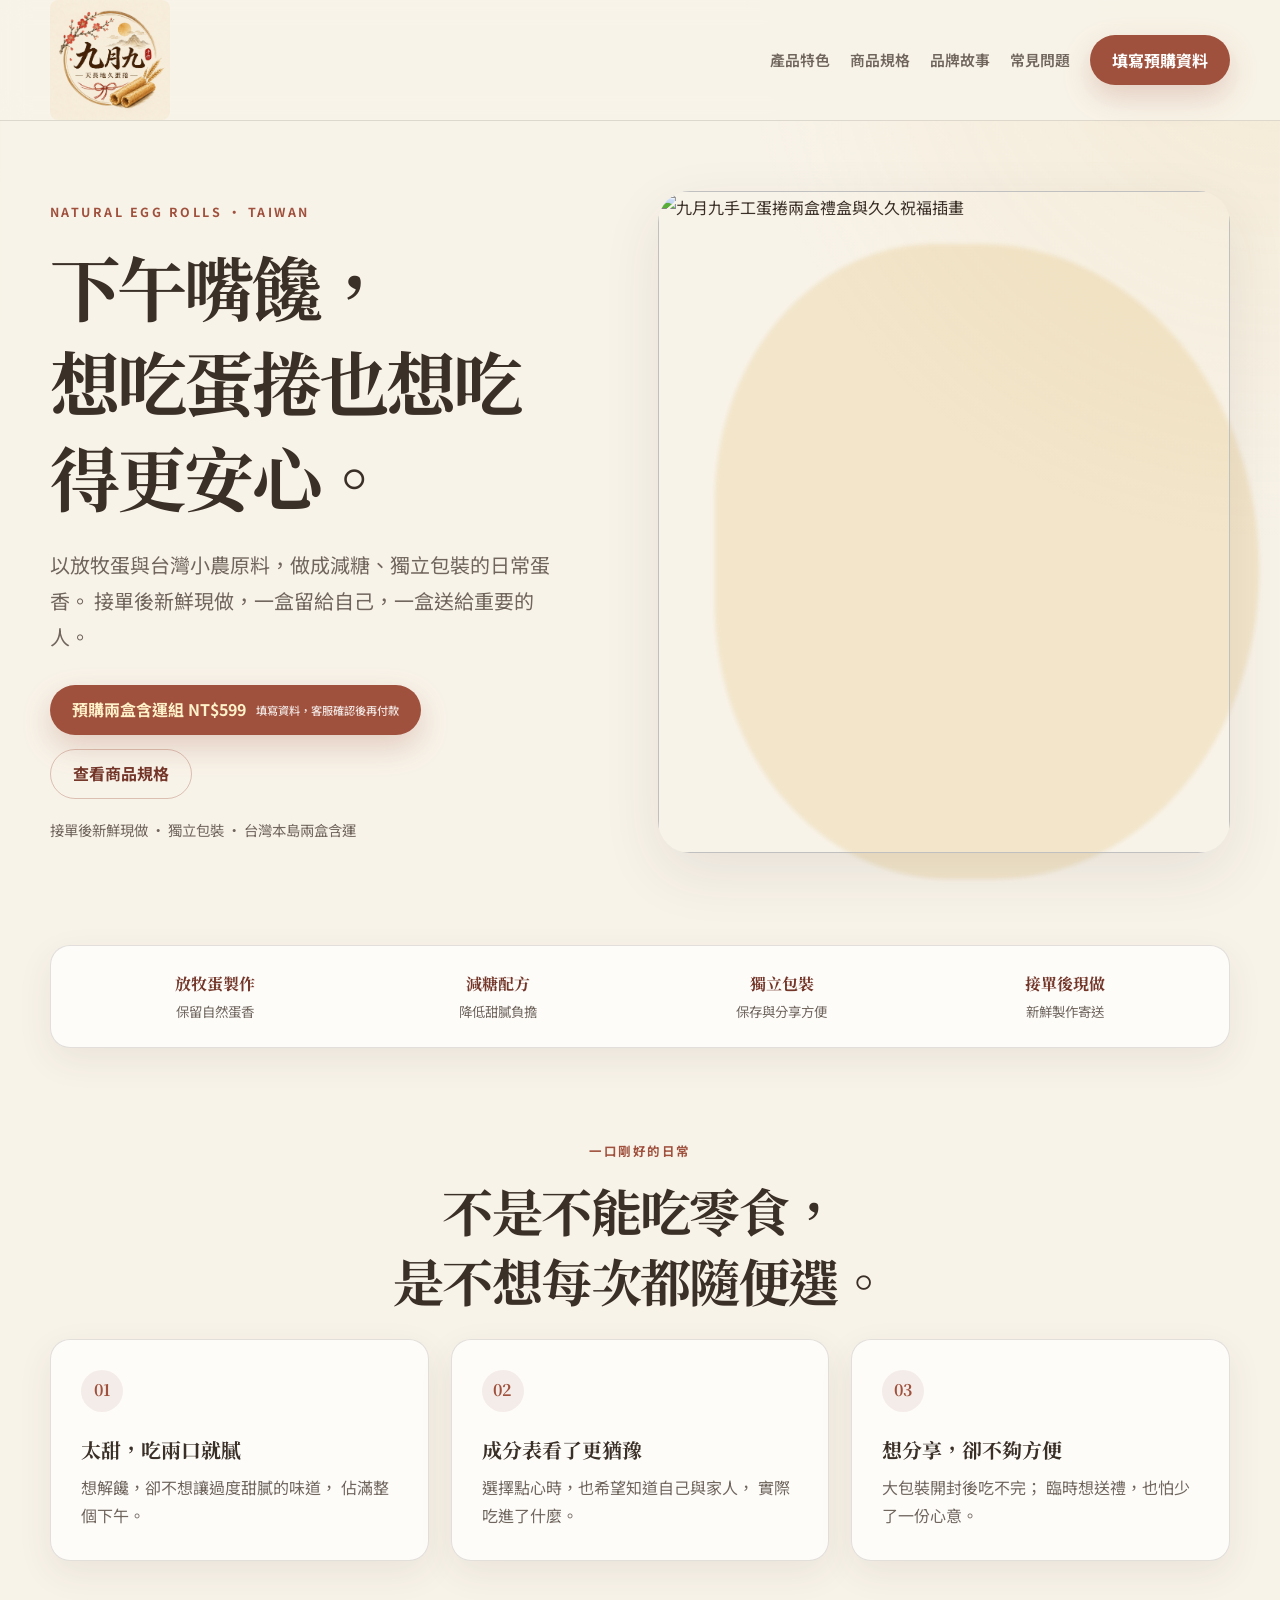
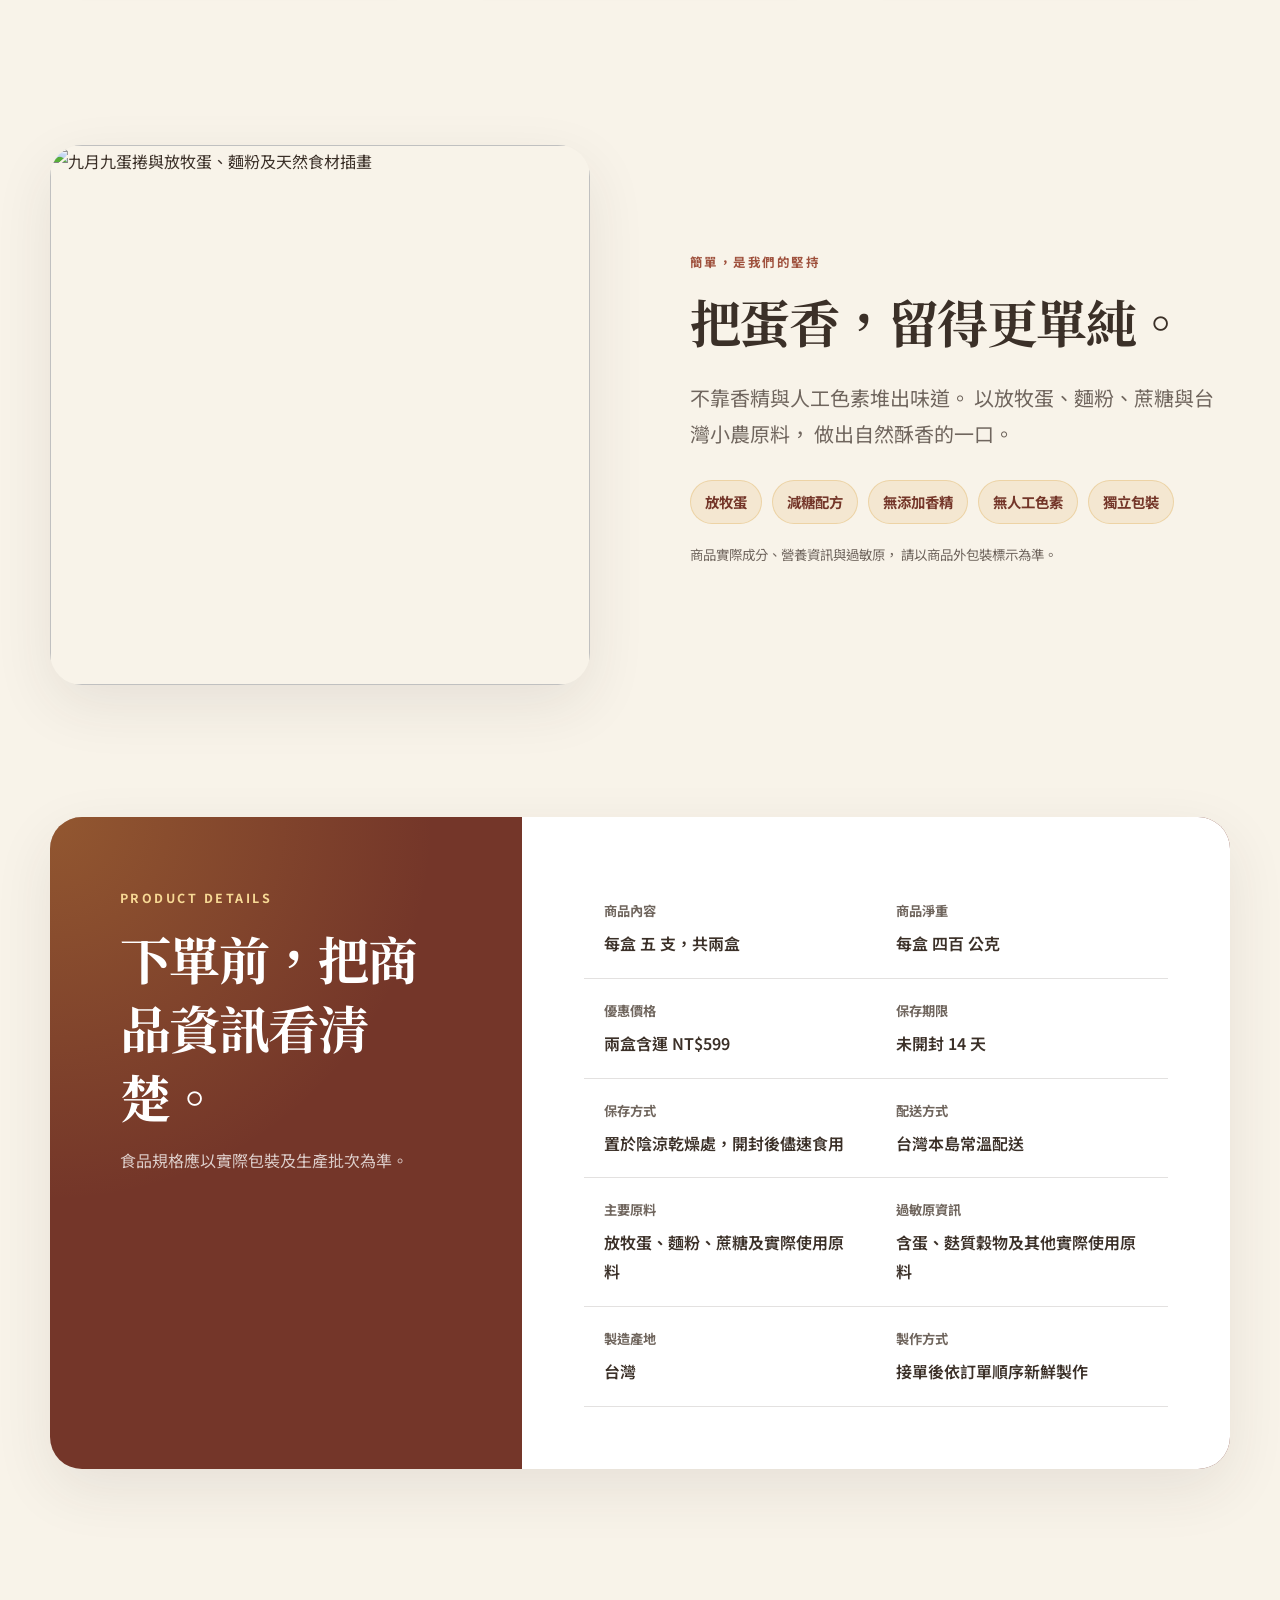
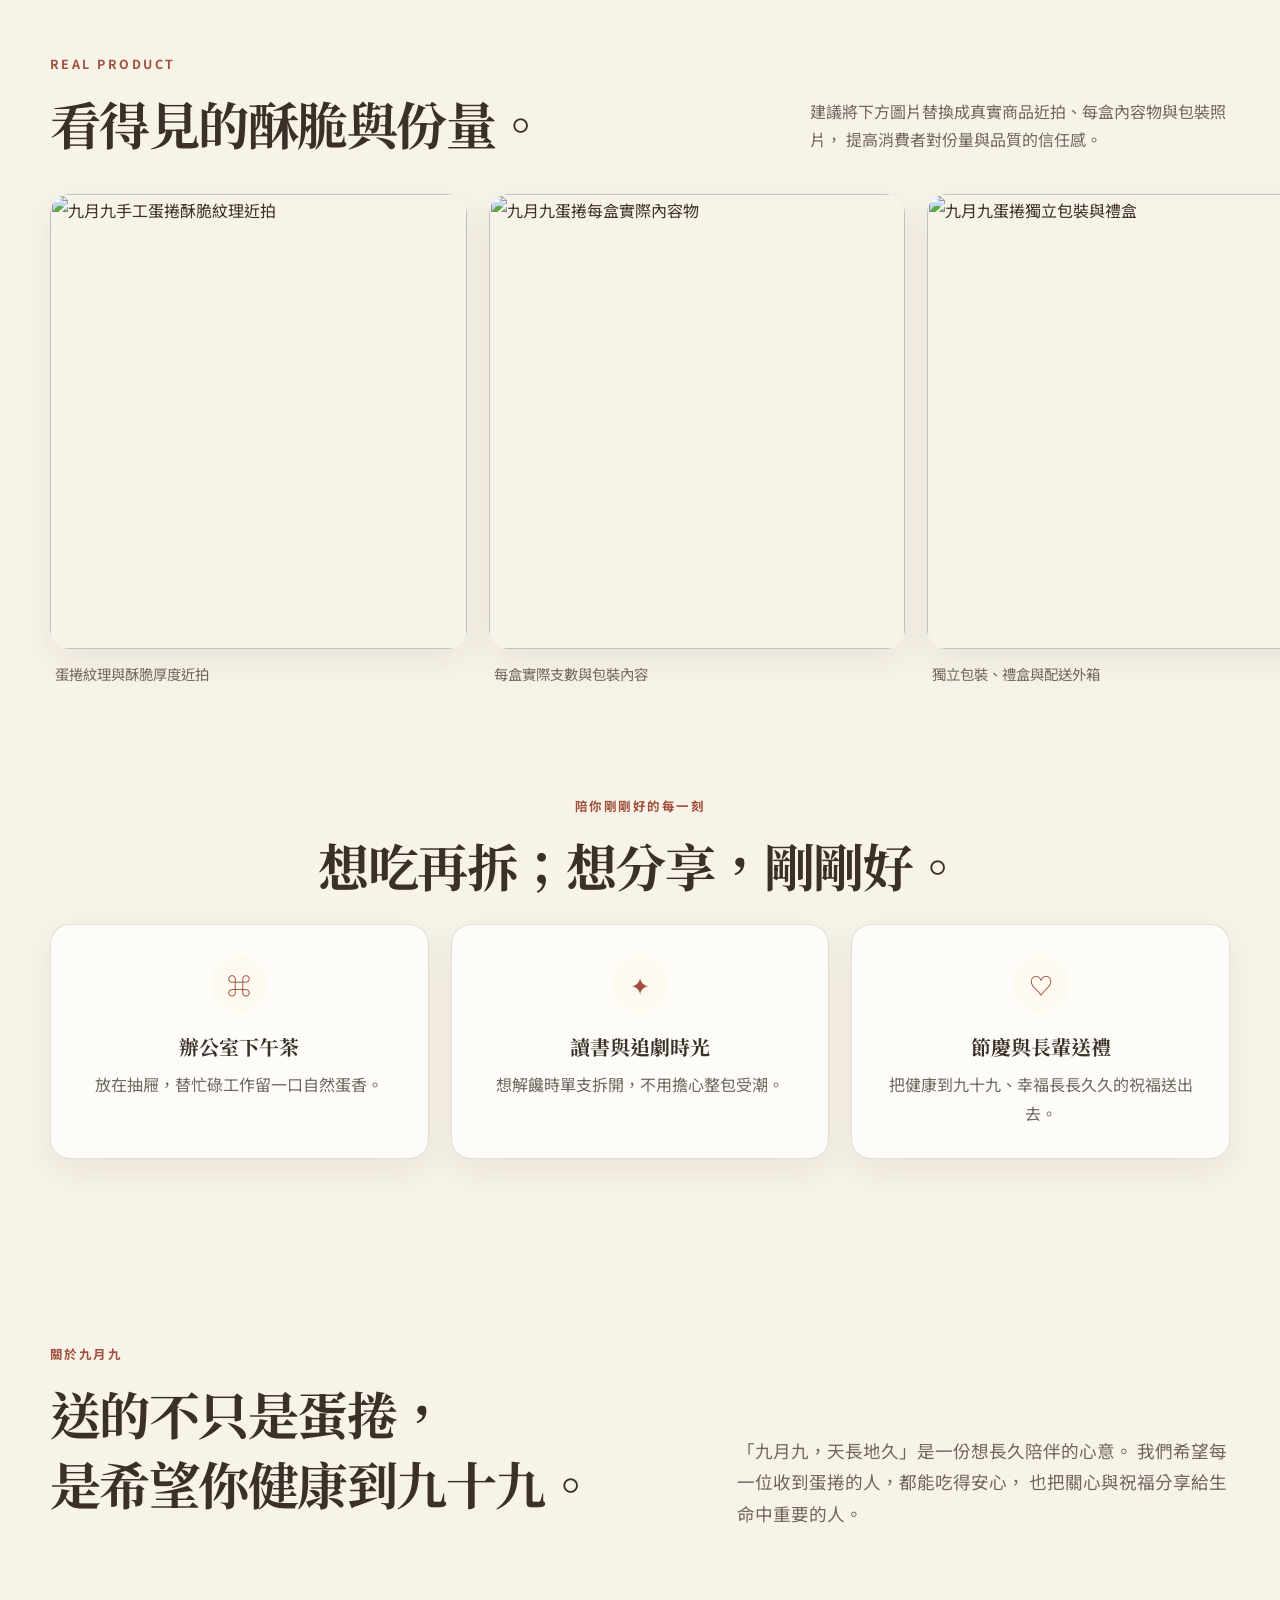
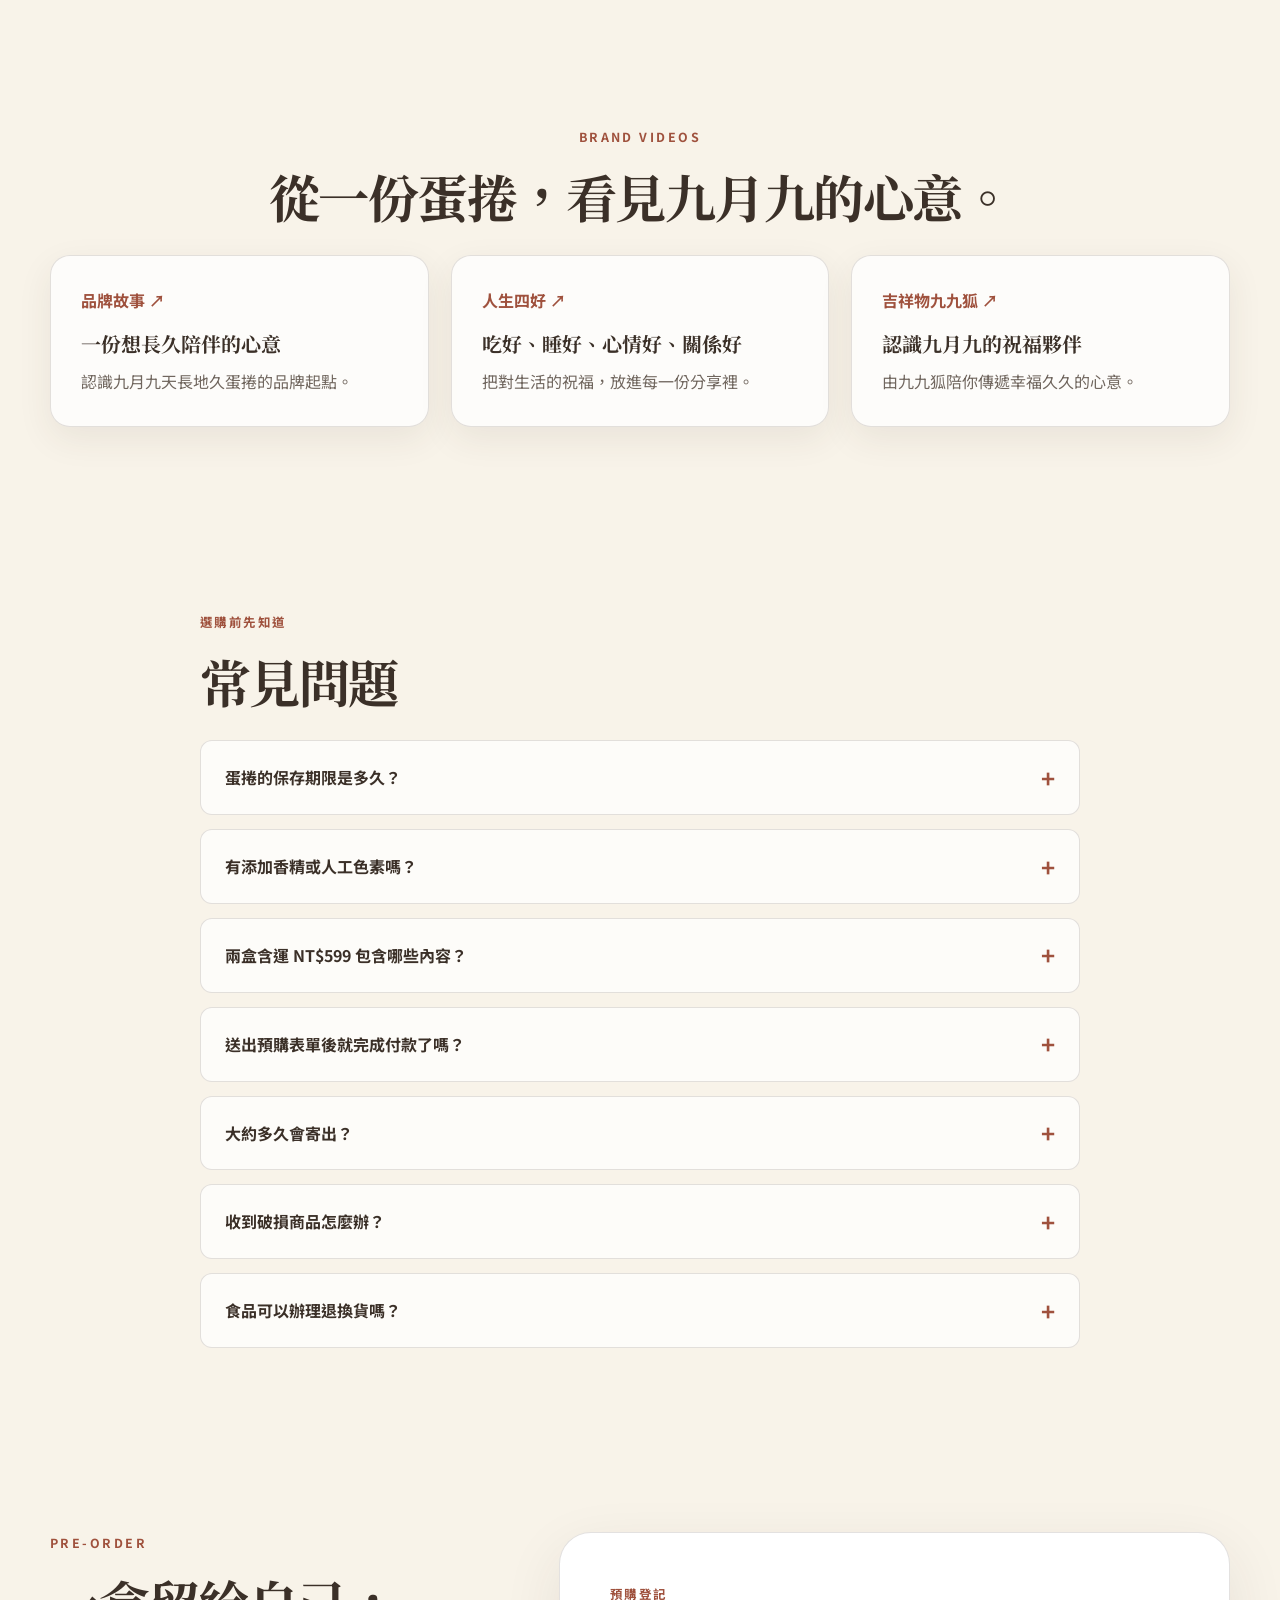
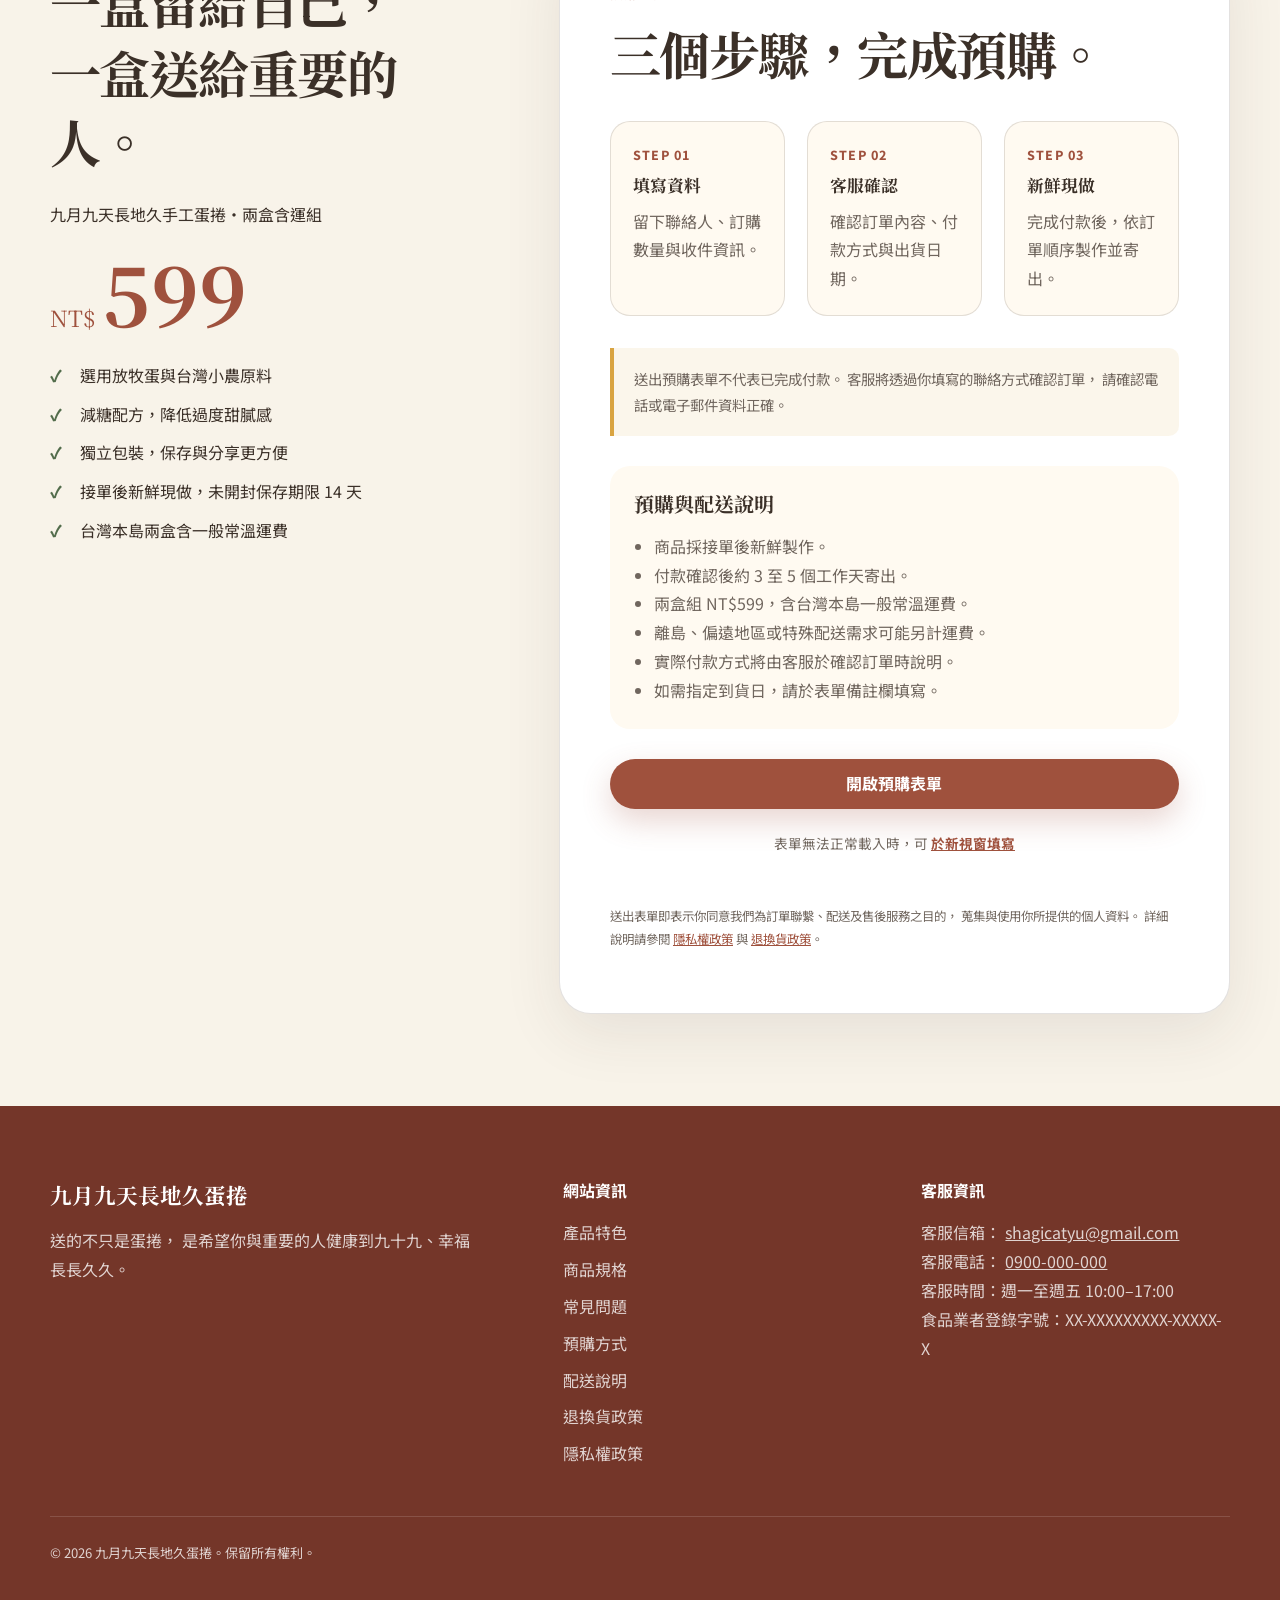
==== index_2.html @ b1689ff9 "Add files via upload" ====
<html lang="zh-Hant-TW">
<head>
  <meta charset="utf-8">
  <meta
    name="viewport"
    content="width=device-width, initial-scale=1, viewport-fit=cover"
  >

  <title>九月九手工蛋捲｜放牧蛋減糖蛋捲・兩盒含運 NT$599</title>

  <meta
    name="description"
    content="九月九天長地久手工蛋捲，選用放牧蛋與台灣小農原料，減糖、獨立包裝，接單後新鮮現做。兩盒含運 NT$599，適合送長輩、節慶拜訪與日常分享。"
  >

  <meta name="robots" content="index, follow, max-image-preview:large">

  <link
    rel="canonical"
    href="https://hagicatyu-netizen.github.io/99egg-rolls/"
  >

  <link
    rel="icon"
    href="images/favicon.png"
    type="image/png"
  >

  <!-- Open Graph -->
  <meta property="og:type" content="website">
  <meta property="og:site_name" content="九月九天長地久蛋捲">
  <meta property="og:locale" content="zh_TW">
  <meta
    property="og:title"
    content="九月九天長地久蛋捲｜健康到九十九"
  >
  <meta
    property="og:description"
    content="放牧蛋減糖手工蛋捲，兩盒含運 NT$599。一盒留給自己，一盒送給重要的人。"
  >
  <meta
    property="og:image"
    content="https://hagicatyu-netizen.github.io/99egg-rolls/images/og-egg-rolls.jpg"
  >
  <meta property="og:image:width" content="1200">
  <meta property="og:image:height" content="630">
  <meta
    property="og:image:alt"
    content="九月九天長地久蛋捲兩盒含運組"
  >
  <meta
    property="og:url"
    content="https://hagicatyu-netizen.github.io/99egg-rolls/"
  >

  <!-- X / Twitter -->
  <meta name="twitter:card" content="summary_large_image">
  <meta
    name="twitter:title"
    content="九月九天長地久蛋捲｜健康到九十九"
  >
  <meta
    name="twitter:description"
    content="放牧蛋減糖手工蛋捲，兩盒含運 NT$599。"
  >
  <meta
    name="twitter:image"
    content="https://hagicatyu-netizen.github.io/99egg-rolls/images/og-egg-rolls.jpg"
  >

  <!-- Fonts -->
  <link rel="preconnect" href="https://fonts.googleapis.com">
  <link
    rel="preconnect"
    href="https://fonts.gstatic.com"
    crossorigin
  >
  <link
    href="https://fonts.googleapis.com/css2?family=Noto+Sans+TC:wght@400;500;600;700&family=Noto+Serif+TC:wght@600;700;900&display=swap"
    rel="stylesheet"
  >

  <!-- GA4：請替換成實際 Measurement ID -->
  <script
    async
    src="https://www.googletagmanager.com/gtag/js?id=G-XXXXXXXXXX"
  ></script>

  <script>
    window.dataLayer = window.dataLayer || [];

    function gtag() {
      dataLayer.push(arguments);
    }

    gtag("js", new Date());
    gtag("config", "G-XXXXXXXXXX", {
      anonymize_ip: true
    });
  </script>

  <!-- Product structured data -->
  <script type="application/ld+json">
  {
    "@context": "https://schema.org",
    "@type": "Product",
    "@id": "https://hagicatyu-netizen.github.io/99egg-rolls/#product",
    "name": "九月九天長地久蛋捲兩盒含運組",
    "url": "https://hagicatyu-netizen.github.io/99egg-rolls/",
    "image": [
      "https://hagicatyu-netizen.github.io/99egg-rolls/images/hero-egg-rolls.jpg",
      "https://hagicatyu-netizen.github.io/99egg-rolls/images/product-closeup.jpg",
      "https://hagicatyu-netizen.github.io/99egg-rolls/images/product-package.jpg"
    ],
    "description": "選用放牧蛋與台灣小農原料製作的減糖手工蛋捲，採獨立包裝與接單後新鮮現做。",
    "sku": "99-EGGROLL-2BOX",
    "category": "手工蛋捲",
    "brand": {
      "@type": "Brand",
      "name": "九月九"
    },
    "offers": {
      "@type": "Offer",
      "url": "https://hagicatyu-netizen.github.io/99egg-rolls/#order",
      "priceCurrency": "TWD",
      "price": 599,
      "priceValidUntil": "2026-12-31",
      "availability": "https://schema.org/PreOrder",
      "itemCondition": "https://schema.org/NewCondition",
      "seller": {
        "@type": "Organization",
        "name": "九月九天長地久蛋捲"
      }
    }
  }
  </script>

  <!-- FAQ structured data -->
  <script type="application/ld+json">
  {
    "@context": "https://schema.org",
    "@type": "FAQPage",
    "mainEntity": [
      {
        "@type": "Question",
        "name": "蛋捲的保存期限是多久？",
        "acceptedAnswer": {
          "@type": "Answer",
          "text": "未開封保存期限為 14 天。我們採接單後新鮮現做，請依商品外包裝標示方式保存，並於期限內食用完畢。"
        }
      },
      {
        "@type": "Question",
        "name": "有添加香精或人工色素嗎？",
        "acceptedAnswer": {
          "@type": "Answer",
          "text": "依目前產品資訊，無添加香精與人工色素，實際成分請以商品外包裝標示為準。"
        }
      },
      {
        "@type": "Question",
        "name": "兩盒含運 NT$599 包含哪些內容？",
        "acceptedAnswer": {
          "@type": "Answer",
          "text": "方案包含九月九手工蛋捲兩盒及台灣本島一般常溫配送費用。實際每盒支數與重量請參考網站商品規格。"
        }
      },
      {
        "@type": "Question",
        "name": "收到破損商品怎麼辦？",
        "acceptedAnswer": {
          "@type": "Answer",
          "text": "如有明顯運送破損，請保留商品與外箱，並於收貨後 24 小時內拍照聯繫客服協助處理。"
        }
      }
    ]
  }
  </script>

  <style>
    :root {
      --color-bg: #f8f3e9;
      --color-bg-soft: #fffaf1;
      --color-surface: #ffffff;
      --color-text: #3b3028;
      --color-text-soft: #70665e;
      --color-primary: #9f513d;
      --color-primary-dark: #743629;
      --color-accent: #d9a441;
      --color-border: rgba(59, 48, 40, 0.14);
      --color-success: #526c4b;
      --shadow-soft: 0 20px 60px rgba(59, 48, 40, 0.09);
      --shadow-card: 0 12px 35px rgba(59, 48, 40, 0.08);
      --radius-large: 32px;
      --radius-medium: 20px;
      --radius-small: 12px;
      --container: 1180px;
      --font-serif: "Noto Serif TC", serif;
      --font-sans: "Noto Sans TC", sans-serif;
    }

    *,
    *::before,
    *::after {
      box-sizing: border-box;
    }

    html {
      scroll-behavior: smooth;
      scroll-padding-top: 90px;
    }

    body {
      margin: 0;
      color: var(--color-text);
      background:
        radial-gradient(
          circle at top right,
          rgba(217, 164, 65, 0.12),
          transparent 34rem
        ),
        var(--color-bg);
      font-family: var(--font-sans);
      font-size: 16px;
      line-height: 1.8;
      text-rendering: optimizeLegibility;
      -webkit-font-smoothing: antialiased;
    }

    img {
      display: block;
      max-width: 100%;
      height: auto;
    }

    iframe {
      display: block;
      width: 100%;
      border: 0;
    }

    a {
      color: inherit;
    }

    button,
    input,
    textarea,
    select {
      font: inherit;
    }

    button,
    summary,
    a {
      -webkit-tap-highlight-color: transparent;
    }

    a:focus-visible,
    button:focus-visible,
    summary:focus-visible {
      outline: 3px solid var(--color-accent);
      outline-offset: 4px;
    }

    .skip-link {
      position: fixed;
      top: 12px;
      left: -9999px;
      z-index: 9999;
      padding: 10px 18px;
      color: #fff;
      background: var(--color-primary-dark);
      border-radius: 8px;
      text-decoration: none;
    }

    .skip-link:focus {
      left: 12px;
    }

    .section {
      width: min(calc(100% - 40px), var(--container));
      margin-inline: auto;
      padding-block: 92px;
    }

    .eyebrow {
      margin: 0 0 14px;
      color: var(--color-primary);
      font-size: 0.78rem;
      font-weight: 700;
      letter-spacing: 0.2em;
      text-transform: uppercase;
    }

    h1,
    h2,
    h3 {
      margin-top: 0;
      font-family: var(--font-serif);
      line-height: 1.35;
    }

    h1 {
      margin-bottom: 24px;
      font-size: clamp(2.5rem, 5.5vw, 5rem);
      letter-spacing: -0.04em;
    }

    h2 {
      margin-bottom: 24px;
      font-size: clamp(2rem, 4vw, 3.5rem);
      letter-spacing: -0.03em;
    }

    h3 {
      margin-bottom: 10px;
      font-size: 1.25rem;
    }

    p {
      margin-top: 0;
    }

    .lead {
      color: var(--color-text-soft);
      font-size: clamp(1.05rem, 2vw, 1.25rem);
    }

    .fineprint {
      color: var(--color-text-soft);
      font-size: 0.84rem;
    }

    .button,
    .button-nav,
    .button-sticky,
    .secondary-button,
    .load-form-button {
      display: inline-flex;
      align-items: center;
      justify-content: center;
      gap: 10px;
      min-height: 50px;
      padding: 13px 22px;
      border: 0;
      border-radius: 999px;
      font-weight: 700;
      line-height: 1.3;
      text-decoration: none;
      cursor: pointer;
      transition:
        transform 0.2s ease,
        box-shadow 0.2s ease,
        background-color 0.2s ease;
    }

    .button,
    .button-nav,
    .button-sticky,
    .load-form-button {
      color: #fff;
      background: var(--color-primary);
      box-shadow: 0 12px 30px rgba(159, 81, 61, 0.24);
    }

    .button:hover,
    .button-nav:hover,
    .button-sticky:hover,
    .load-form-button:hover {
      background: var(--color-primary-dark);
      transform: translateY(-2px);
    }

    .button span,
    .button-sticky span {
      color: #fff1c9;
    }

    .button small {
      display: block;
      font-size: 0.7rem;
      font-weight: 500;
      opacity: 0.84;
    }

    .secondary-button {
      color: var(--color-primary-dark);
      background: transparent;
      border: 1px solid rgba(159, 81, 61, 0.32);
    }

    .secondary-button:hover {
      background: rgba(159, 81, 61, 0.06);
      transform: translateY(-2px);
    }

    /* Header */
    .site-header {
      position: sticky;
      top: 0;
      z-index: 1000;
      background: rgba(248, 243, 233, 0.92);
      border-bottom: 1px solid var(--color-border);
      backdrop-filter: blur(14px);
    }

    .nav {
      display: flex;
      align-items: center;
      justify-content: space-between;
      width: min(calc(100% - 40px), var(--container));
      min-height: 76px;
      margin-inline: auto;
      gap: 24px;
    }

    .brand {
      display: inline-flex;
      align-items: center;
      flex-shrink: 0;
      text-decoration: none;
    }

    .brand img {
      width: 120px;
      height: auto;
      border-radius: 8px;
    }

    .desktop-nav {
      display: flex;
      align-items: center;
      gap: 20px;
    }

    .desktop-nav a:not(.button-nav) {
      color: var(--color-text-soft);
      font-size: 0.93rem;
      font-weight: 600;
      text-decoration: none;
    }

    .desktop-nav a:not(.button-nav):hover {
      color: var(--color-primary);
    }

    .mobile-nav-button {
      display: none;
    }

    /* Hero */
    .hero {
      display: grid;
      grid-template-columns: minmax(0, 0.95fr) minmax(0, 1.05fr);
      align-items: center;
      min-height: calc(100svh - 76px);
      gap: clamp(40px, 7vw, 90px);
      padding-top: 70px;
    }

    .hero-copy {
      position: relative;
      z-index: 1;
    }

    .hero .lead {
      max-width: 640px;
      margin-bottom: 30px;
    }

    .hero-actions {
      display: flex;
      flex-wrap: wrap;
      align-items: center;
      gap: 14px;
    }

    .subnote {
      margin: 18px 0 0;
      color: var(--color-text-soft);
      font-size: 0.9rem;
    }

    .hero-art {
      position: relative;
    }

    .hero-art::before {
      content: "";
      position: absolute;
      inset: 8% -5% -4% 10%;
      z-index: -1;
      background: rgba(217, 164, 65, 0.18);
      border-radius: 44% 56% 53% 47%;
      filter: blur(2px);
    }

    .hero-art img {
      width: 100%;
      aspect-ratio: 5 / 4;
      object-fit: cover;
      border-radius: var(--radius-large);
      box-shadow: var(--shadow-soft);
    }

    /* Trust strip */
    .trust-strip {
      width: min(calc(100% - 40px), var(--container));
      margin: 0 auto;
      padding: 24px 30px;
      background: rgba(255, 255, 255, 0.72);
      border: 1px solid var(--color-border);
      border-radius: var(--radius-medium);
      box-shadow: var(--shadow-card);
    }

    .trust-list {
      display: grid;
      grid-template-columns: repeat(4, 1fr);
      margin: 0;
      padding: 0;
      list-style: none;
      gap: 16px;
    }

    .trust-list li {
      text-align: center;
    }

    .trust-list strong {
      display: block;
      color: var(--color-primary-dark);
      font-family: var(--font-serif);
      font-size: 1rem;
    }

    .trust-list span {
      color: var(--color-text-soft);
      font-size: 0.84rem;
    }

    /* Pain */
    .pain {
      text-align: center;
    }

    .pain h2 {
      max-width: 760px;
      margin-inline: auto;
    }

    .pain-grid,
    .moment-grid,
    .gallery-grid,
    .order-steps {
      display: grid;
      grid-template-columns: repeat(3, 1fr);
      gap: 22px;
    }

    .pain-grid article,
    .moment-grid article,
    .order-steps article {
      padding: 30px;
      text-align: left;
      background: rgba(255, 255, 255, 0.74);
      border: 1px solid var(--color-border);
      border-radius: var(--radius-medium);
      box-shadow: var(--shadow-card);
    }

    .pain-grid article > span {
      display: inline-flex;
      align-items: center;
      justify-content: center;
      width: 42px;
      height: 42px;
      margin-bottom: 24px;
      color: var(--color-primary);
      background: rgba(159, 81, 61, 0.09);
      border-radius: 50%;
      font-family: var(--font-serif);
      font-weight: 700;
    }

    .pain-grid p,
    .moment-grid p,
    .order-steps p {
      margin-bottom: 0;
      color: var(--color-text-soft);
    }

    /* Solution */
    .solution {
      display: grid;
      grid-template-columns: minmax(0, 1fr) minmax(0, 1fr);
      align-items: center;
      gap: clamp(42px, 8vw, 100px);
    }

    .solution-art img {
      width: 100%;
      aspect-ratio: 1;
      object-fit: cover;
      border-radius: var(--radius-large);
      box-shadow: var(--shadow-soft);
    }

    .tags {
      display: flex;
      flex-wrap: wrap;
      gap: 10px;
      margin: 28px 0 18px;
    }

    .tags span {
      padding: 8px 14px;
      color: var(--color-primary-dark);
      background: rgba(217, 164, 65, 0.14);
      border: 1px solid rgba(217, 164, 65, 0.3);
      border-radius: 999px;
      font-size: 0.9rem;
      font-weight: 700;
    }

    /* Product specifications */
    .spec-section {
      padding-top: 40px;
    }

    .spec-card {
      display: grid;
      grid-template-columns: 0.8fr 1.2fr;
      overflow: hidden;
      background: var(--color-primary-dark);
      border-radius: var(--radius-large);
      box-shadow: var(--shadow-soft);
    }

    .spec-intro {
      padding: clamp(35px, 6vw, 70px);
      color: #fff;
      background:
        radial-gradient(
          circle at top left,
          rgba(217, 164, 65, 0.3),
          transparent 24rem
        );
    }

    .spec-intro .eyebrow {
      color: #f7d995;
    }

    .spec-intro h2 {
      margin-bottom: 15px;
    }

    .spec-intro p {
      color: rgba(255, 255, 255, 0.75);
    }

    .spec-list {
      display: grid;
      grid-template-columns: repeat(2, 1fr);
      margin: 0;
      padding: clamp(30px, 5vw, 62px);
      background: var(--color-surface);
      gap: 0;
    }

    .spec-list div {
      padding: 20px;
      border-bottom: 1px solid var(--color-border);
    }

    .spec-list dt {
      margin-bottom: 6px;
      color: var(--color-text-soft);
      font-size: 0.83rem;
      font-weight: 700;
    }

    .spec-list dd {
      margin: 0;
      color: var(--color-text);
      font-weight: 600;
    }

    /* Gallery */
    .gallery-heading {
      display: flex;
      align-items: end;
      justify-content: space-between;
      gap: 30px;
      margin-bottom: 36px;
    }

    .gallery-heading h2 {
      margin-bottom: 0;
    }

    .gallery-heading p:last-child {
      max-width: 420px;
      margin-bottom: 4px;
      color: var(--color-text-soft);
    }

    .gallery-grid figure {
      margin: 0;
    }

    .gallery-grid img {
      width: 100%;
      aspect-ratio: 1;
      object-fit: cover;
      border-radius: var(--radius-medium);
      box-shadow: var(--shadow-card);
    }

    .gallery-grid figcaption {
      padding: 12px 5px 0;
      color: var(--color-text-soft);
      font-size: 0.9rem;
    }

    /* Moments */
    .moments {
      text-align: center;
    }

    .moments h2 {
      max-width: 760px;
      margin-inline: auto;
    }

    .moment-grid article {
      text-align: center;
    }

    .moment-icon {
      display: inline-flex;
      align-items: center;
      justify-content: center;
      width: 58px;
      height: 58px;
      margin-bottom: 20px;
      color: var(--color-primary);
      background: var(--color-bg-soft);
      border-radius: 50%;
      font-size: 1.5rem;
    }

    /* Story */
    .story {
      display: grid;
      grid-template-columns: 1fr 0.8fr;
      align-items: end;
      gap: 70px;
    }

    .story > p {
      margin-bottom: 12px;
      color: var(--color-text-soft);
      font-size: 1.1rem;
    }

    /* Videos */
    .video-section {
      text-align: center;
    }

    .video-section h2 {
      max-width: 760px;
      margin-inline: auto;
    }

    .video-links {
      display: grid;
      grid-template-columns: repeat(3, 1fr);
      gap: 22px;
    }

    .video-card {
      display: block;
      padding: 30px;
      text-align: left;
      background: rgba(255, 255, 255, 0.75);
      border: 1px solid var(--color-border);
      border-radius: var(--radius-medium);
      box-shadow: var(--shadow-card);
      text-decoration: none;
      transition:
        transform 0.2s ease,
        box-shadow 0.2s ease;
    }

    .video-card:hover {
      transform: translateY(-4px);
      box-shadow: var(--shadow-soft);
    }

    .video-card span {
      display: inline-block;
      margin-bottom: 15px;
      color: var(--color-primary);
      font-weight: 700;
    }

    .video-card h3 {
      margin-bottom: 10px;
    }

    .video-card p {
      margin-bottom: 0;
      color: var(--color-text-soft);
    }

    /* FAQ */
    .faq {
      max-width: 880px;
    }

    .faq details {
      background: rgba(255, 255, 255, 0.74);
      border: 1px solid var(--color-border);
      border-radius: var(--radius-small);
    }

    .faq details + details {
      margin-top: 14px;
    }

    .faq summary {
      position: relative;
      padding: 22px 58px 22px 24px;
      font-weight: 700;
      cursor: pointer;
      list-style: none;
    }

    .faq summary::-webkit-details-marker {
      display: none;
    }

    .faq summary::after {
      content: "+";
      position: absolute;
      top: 50%;
      right: 24px;
      color: var(--color-primary);
      font-size: 1.5rem;
      line-height: 1;
      transform: translateY(-50%);
    }

    .faq details[open] summary::after {
      content: "−";
    }

    .faq details p {
      margin: 0;
      padding: 0 24px 24px;
      color: var(--color-text-soft);
    }

    /* Order */
    .order {
      display: grid;
      grid-template-columns: minmax(0, 0.78fr) minmax(0, 1.22fr);
      align-items: start;
      gap: clamp(35px, 7vw, 80px);
    }

    .order-copy {
      position: sticky;
      top: 110px;
    }

    .price {
      display: flex;
      align-items: baseline;
      gap: 8px;
      margin: 24px 0;
      color: var(--color-primary);
      font-family: var(--font-serif);
      font-size: 1.4rem;
    }

    .price strong {
      font-size: clamp(3rem, 7vw, 5rem);
      line-height: 1;
    }

    .order-benefits {
      margin: 0;
      padding: 0;
      list-style: none;
    }

    .order-benefits li {
      position: relative;
      padding-left: 30px;
    }

    .order-benefits li + li {
      margin-top: 10px;
    }

    .order-benefits li::before {
      content: "✓";
      position: absolute;
      left: 0;
      color: var(--color-success);
      font-weight: 900;
    }

    .order-panel {
      padding: clamp(26px, 5vw, 50px);
      background: var(--color-surface);
      border: 1px solid var(--color-border);
      border-radius: var(--radius-large);
      box-shadow: var(--shadow-soft);
    }

    .order-steps {
      margin: 32px 0;
    }

    .order-steps article {
      padding: 22px;
      background: var(--color-bg-soft);
      box-shadow: none;
    }

    .order-steps span {
      display: block;
      margin-bottom: 8px;
      color: var(--color-primary);
      font-size: 0.78rem;
      font-weight: 800;
      letter-spacing: 0.1em;
    }

    .order-steps h3 {
      font-size: 1.05rem;
    }

    .order-notice {
      padding: 18px 20px;
      color: var(--color-text-soft);
      background: rgba(217, 164, 65, 0.1);
      border-left: 4px solid var(--color-accent);
      border-radius: 0 10px 10px 0;
      font-size: 0.9rem;
    }

    .shipping-info {
      margin: 30px 0;
      padding: 24px;
      background: var(--color-bg-soft);
      border-radius: var(--radius-medium);
    }

    .shipping-info h3 {
      margin-bottom: 15px;
    }

    .shipping-info ul {
      margin: 0;
      padding-left: 20px;
      color: var(--color-text-soft);
    }

    .form-actions {
      display: flex;
      flex-wrap: wrap;
      gap: 12px;
      margin-top: 24px;
    }

    .load-form-button {
      width: 100%;
    }

    .form-fallback {
      width: 100%;
      margin: 10px 0 0;
      text-align: center;
      color: var(--color-text-soft);
      font-size: 0.85rem;
    }

    .form-fallback a {
      color: var(--color-primary);
      font-weight: 700;
    }

    #order-form-slot {
      margin-top: 26px;
      overflow: hidden;
      border-radius: var(--radius-medium);
    }

    .form-loading {
      padding: 40px 20px;
      text-align: center;
      color: var(--color-text-soft);
      background: var(--color-bg-soft);
      border-radius: var(--radius-medium);
    }

    .privacy-note {
      margin-top: 24px;
      color: var(--color-text-soft);
      font-size: 0.78rem;
    }

    .privacy-note a {
      color: var(--color-primary);
    }

    /* Footer */
    .site-footer {
      padding: 70px 20px 110px;
      color: rgba(255, 255, 255, 0.78);
      background: var(--color-primary-dark);
    }

    .footer-inner {
      display: grid;
      grid-template-columns: 1.2fr 0.8fr 0.8fr;
      width: min(100%, var(--container));
      margin-inline: auto;
      gap: 50px;
    }

    .footer-brand strong {
      display: block;
      margin-bottom: 12px;
      color: #fff;
      font-family: var(--font-serif);
      font-size: 1.35rem;
    }

    .footer-brand p {
      max-width: 420px;
    }

    .footer-title {
      margin-bottom: 14px;
      color: #fff;
      font-weight: 700;
    }

    .footer-links {
      display: flex;
      flex-direction: column;
      align-items: flex-start;
      gap: 8px;
    }

    .footer-links a {
      text-decoration: none;
    }

    .footer-links a:hover {
      color: #fff;
    }

    address {
      font-style: normal;
    }

    .copyright {
      width: min(100%, var(--container));
      margin: 48px auto 0;
      padding-top: 24px;
      border-top: 1px solid rgba(255, 255, 255, 0.14);
      font-size: 0.82rem;
    }

    /* Mobile sticky CTA */
    .mobile-sticky-cta {
      display: none;
    }

    /* Reduced motion */
    @media (prefers-reduced-motion: reduce) {
      html {
        scroll-behavior: auto;
      }

      *,
      *::before,
      *::after {
        scroll-behavior: auto !important;
        transition: none !important;
        animation: none !important;
      }
    }

    /* Tablet */
    @media (max-width: 980px) {
      .desktop-nav a:not(.button-nav) {
        display: none;
      }

      .hero {
        grid-template-columns: 1fr;
        min-height: auto;
      }

      .hero-copy {
        order: 2;
      }

      .hero-art {
        order: 1;
      }

      .trust-list {
        grid-template-columns: repeat(2, 1fr);
      }

      .solution,
      .story,
      .order {
        grid-template-columns: 1fr;
      }

      .story {
        gap: 20px;
      }

      .spec-card {
        grid-template-columns: 1fr;
      }

      .order-copy {
        position: static;
      }
    }

    /* Mobile */
    @media (max-width: 720px) {
      html {
        scroll-padding-top: 72px;
      }

      body {
        padding-bottom: 82px;
      }

      .section {
        width: min(calc(100% - 28px), var(--container));
        padding-block: 66px;
      }

      .nav {
        width: min(calc(100% - 28px), var(--container));
        min-height: 68px;
      }

      .brand img {
        width: 88px;
      }

      .desktop-nav {
        display: none;
      }

      .mobile-nav-button {
        display: inline-flex;
        min-height: 42px;
        padding: 10px 16px;
        font-size: 0.88rem;
      }

      .hero {
        gap: 34px;
        padding-top: 30px;
      }

      .hero h1 {
        font-size: clamp(2.35rem, 12vw, 3.6rem);
      }

      .hero-art img {
        border-radius: 24px;
      }

      .hero-actions {
        align-items: stretch;
        flex-direction: column;
      }

      .hero-actions a {
        width: 100%;
      }

      .trust-strip {
        width: min(calc(100% - 28px), var(--container));
        padding: 22px;
      }

      .trust-list {
        grid-template-columns: 1fr 1fr;
        gap: 20px 12px;
      }

      .pain-grid,
      .moment-grid,
      .gallery-grid,
      .order-steps,
      .video-links {
        grid-template-columns: 1fr;
      }

      .pain-grid article,
      .moment-grid article {
        padding: 24px;
      }

      .solution {
        gap: 34px;
      }

      .spec-list {
        grid-template-columns: 1fr;
      }

      .spec-list div {
        padding-inline: 8px;
      }

      .gallery-heading {
        align-items: flex-start;
        flex-direction: column;
      }

      .gallery-heading p:last-child {
        margin-bottom: 0;
      }

      .order-panel {
        padding: 24px 18px;
        border-radius: 24px;
      }

      .form-actions {
        flex-direction: column;
      }

      .form-actions a,
      .form-actions button {
        width: 100%;
      }

      .footer-inner {
        grid-template-columns: 1fr;
        gap: 36px;
      }

      .site-footer {
        padding-bottom: 55px;
      }

      .mobile-sticky-cta {
        position: fixed;
        right: 0;
        bottom: 0;
        left: 0;
        z-index: 1100;
        display: block;
        padding:
          10px
          max(14px, env(safe-area-inset-right))
          calc(10px + env(safe-area-inset-bottom))
          max(14px, env(safe-area-inset-left));
        background: rgba(248, 243, 233, 0.94);
        border-top: 1px solid var(--color-border);
        backdrop-filter: blur(12px);
      }

      .button-sticky {
        width: 100%;
      }
    }
  </style>
</head>

<body>
  <a class="skip-link" href="#main-content">跳至主要內容</a>

  <header class="site-header">
    <div class="nav">
      <a
        class="brand"
        href="#top"
        aria-label="九月九天長地久蛋捲首頁"
      >
        <img
          src="images/site-logo.jpg"
          alt="九月九天長地久蛋捲"
          width="120"
          height="40"
        >
      </a>

      <nav class="desktop-nav" aria-label="主要導覽">
        <a href="#features">產品特色</a>
        <a href="#specifications">商品規格</a>
        <a href="#story">品牌故事</a>
        <a href="#faq">常見問題</a>
        <a
          class="button-nav track-order-cta"
          href="#order"
          data-cta-location="navigation"
        >
          填寫預購資料
        </a>
      </nav>

      <a
        class="button-nav mobile-nav-button track-order-cta"
        href="#order"
        data-cta-location="mobile_navigation"
      >
        立即預購
      </a>
    </div>
  </header>

  <main id="main-content">
    <!-- Hero -->
    <section id="top" class="hero section">
      <div class="hero-copy">
        <p class="eyebrow">Natural egg rolls · Taiwan</p>

        <h1>
          下午嘴饞，<br>
          想吃蛋捲也想吃得更安心。
        </h1>

        <p class="lead">
          以放牧蛋與台灣小農原料，做成減糖、獨立包裝的日常蛋香。
          接單後新鮮現做，一盒留給自己，一盒送給重要的人。
        </p>

        <div class="hero-actions">
          <a
            class="button track-order-cta"
            href="#order"
            data-cta-location="hero"
          >
            <span>預購兩盒含運組 NT$599</span>
            <small>填寫資料，客服確認後再付款</small>
          </a>

          <a class="secondary-button" href="#specifications">
            查看商品規格
          </a>
        </div>

        <p class="subnote">
          接單後新鮮現做 · 獨立包裝 · 台灣本島兩盒含運
        </p>
      </div>

      <div class="hero-art">
        <picture>
          <source
            srcset="images/hero-egg-rolls.avif"
            type="image/avif"
          >
          <source
            srcset="images/hero-egg-rolls.webp"
            type="image/webp"
          >
          <img
            src="images/hero-egg-rolls.jpg"
            alt="九月九手工蛋捲兩盒禮盒與久久祝福插畫"
            width="1200"
            height="960"
            fetchpriority="high"
            decoding="async"
          >
        </picture>
      </div>
    </section>

    <!-- Trust highlights -->
    <aside class="trust-strip" aria-label="商品特色摘要">
      <ul class="trust-list">
        <li>
          <strong>放牧蛋製作</strong>
          <span>保留自然蛋香</span>
        </li>
        <li>
          <strong>減糖配方</strong>
          <span>降低甜膩負擔</span>
        </li>
        <li>
          <strong>獨立包裝</strong>
          <span>保存與分享方便</span>
        </li>
        <li>
          <strong>接單後現做</strong>
          <span>新鮮製作寄送</span>
        </li>
      </ul>
    </aside>

    <!-- Pain -->
    <section class="pain section" aria-labelledby="pain-title">
      <p class="eyebrow">一口剛好的日常</p>

      <h2 id="pain-title">
        不是不能吃零食，<br>
        是不想每次都隨便選。
      </h2>

      <div class="pain-grid">
        <article>
          <span aria-hidden="true">01</span>
          <h3>太甜，吃兩口就膩</h3>
          <p>
            想解饞，卻不想讓過度甜膩的味道，
            佔滿整個下午。
          </p>
        </article>

        <article>
          <span aria-hidden="true">02</span>
          <h3>成分表看了更猶豫</h3>
          <p>
            選擇點心時，也希望知道自己與家人，
            實際吃進了什麼。
          </p>
        </article>

        <article>
          <span aria-hidden="true">03</span>
          <h3>想分享，卻不夠方便</h3>
          <p>
            大包裝開封後吃不完；
            臨時想送禮，也怕少了一份心意。
          </p>
        </article>
      </div>
    </section>

    <!-- Solution -->
    <section
      id="features"
      class="solution section"
      aria-labelledby="feature-title"
    >
      <div class="solution-art">
        <picture>
          <source
            srcset="images/simple-ingredients.avif"
            type="image/avif"
          >
          <source
            srcset="images/simple-ingredients.webp"
            type="image/webp"
          >
          <img
            src="images/simple-ingredients.jpg"
            alt="九月九蛋捲與放牧蛋、麵粉及天然食材插畫"
            loading="lazy"
            decoding="async"
            width="900"
            height="900"
          >
        </picture>
      </div>

      <div>
        <p class="eyebrow">簡單，是我們的堅持</p>

        <h2 id="feature-title">把蛋香，留得更單純。</h2>

        <p class="lead">
          不靠香精與人工色素堆出味道。
          以放牧蛋、麵粉、蔗糖與台灣小農原料，
          做出自然酥香的一口。
        </p>

        <div class="tags" aria-label="產品特色">
          <span>放牧蛋</span>
          <span>減糖配方</span>
          <span>無添加香精</span>
          <span>無人工色素</span>
          <span>獨立包裝</span>
        </div>

        <p class="fineprint">
          商品實際成分、營養資訊與過敏原，
          請以商品外包裝標示為準。
        </p>
      </div>
    </section>

    <!-- Product specifications -->
    <section
      id="specifications"
      class="spec-section section"
      aria-labelledby="spec-title"
    >
      <div class="spec-card">
        <div class="spec-intro">
          <p class="eyebrow">Product details</p>

          <h2 id="spec-title">下單前，把商品資訊看清楚。</h2>

          <p>
            食品規格應以實際包裝及生產批次為準。
          </p>
        </div>

        <dl class="spec-list">
          <div>
            <dt>商品內容</dt>
            <dd>每盒 五 支，共兩盒</dd>
          </div>

          <div>
            <dt>商品淨重</dt>
            <dd>每盒 四百 公克</dd>
          </div>

          <div>
            <dt>優惠價格</dt>
            <dd>兩盒含運 NT$599</dd>
          </div>

          <div>
            <dt>保存期限</dt>
            <dd>未開封 14 天</dd>
          </div>

          <div>
            <dt>保存方式</dt>
            <dd>置於陰涼乾燥處，開封後儘速食用</dd>
          </div>

          <div>
            <dt>配送方式</dt>
            <dd>台灣本島常溫配送</dd>
          </div>

          <div>
            <dt>主要原料</dt>
            <dd>放牧蛋、麵粉、蔗糖及實際使用原料</dd>
          </div>

          <div>
            <dt>過敏原資訊</dt>
            <dd>含蛋、麩質穀物及其他實際使用原料</dd>
          </div>

          <div>
            <dt>製造產地</dt>
            <dd>台灣</dd>
          </div>

          <div>
            <dt>製作方式</dt>
            <dd>接單後依訂單順序新鮮製作</dd>
          </div>
        </dl>
      </div>
    </section>

    <!-- Real product gallery -->
    <section
      class="section"
      aria-labelledby="gallery-title"
    >
      <div class="gallery-heading">
        <div>
          <p class="eyebrow">Real product</p>
          <h2 id="gallery-title">看得見的酥脆與份量。</h2>
        </div>

        <p>
          建議將下方圖片替換成真實商品近拍、每盒內容物與包裝照片，
          提高消費者對份量與品質的信任感。
        </p>
      </div>

      <div class="gallery-grid">
        <figure>
          <img
            src="images/product-closeup.jpg"
            alt="九月九手工蛋捲酥脆紋理近拍"
            loading="lazy"
            decoding="async"
            width="700"
            height="700"
          >
          <figcaption>蛋捲紋理與酥脆厚度近拍</figcaption>
        </figure>

        <figure>
          <img
            src="images/product-box-content.jpg"
            alt="九月九蛋捲每盒實際內容物"
            loading="lazy"
            decoding="async"
            width="700"
            height="700"
          >
          <figcaption>每盒實際支數與包裝內容</figcaption>
        </figure>

        <figure>
          <img
            src="images/product-package.jpg"
            alt="九月九蛋捲獨立包裝與禮盒"
            loading="lazy"
            decoding="async"
            width="700"
            height="700"
          >
          <figcaption>獨立包裝、禮盒與配送外箱</figcaption>
        </figure>
      </div>
    </section>

    <!-- Moments -->
    <section
      class="moments section"
      aria-labelledby="moment-title"
    >
      <p class="eyebrow">陪你剛剛好的每一刻</p>

      <h2 id="moment-title">想吃再拆；想分享，剛剛好。</h2>

      <div class="moment-grid">
        <article>
          <div class="moment-icon" aria-hidden="true">⌘</div>
          <h3>辦公室下午茶</h3>
          <p>放在抽屜，替忙碌工作留一口自然蛋香。</p>
        </article>

        <article>
          <div class="moment-icon" aria-hidden="true">✦</div>
          <h3>讀書與追劇時光</h3>
          <p>想解饞時單支拆開，不用擔心整包受潮。</p>
        </article>

        <article>
          <div class="moment-icon" aria-hidden="true">♡</div>
          <h3>節慶與長輩送禮</h3>
          <p>把健康到九十九、幸福長長久久的祝福送出去。</p>
        </article>
      </div>
    </section>

    <!-- Brand story -->
    <section
      id="story"
      class="story section"
      aria-labelledby="story-title"
    >
      <div>
        <p class="eyebrow">關於九月九</p>

        <h2 id="story-title">
          送的不只是蛋捲，<br>
          是希望你健康到九十九。
        </h2>
      </div>

      <p>
        「九月九，天長地久」是一份想長久陪伴的心意。
        我們希望每一位收到蛋捲的人，都能吃得安心，
        也把關心與祝福分享給生命中重要的人。
      </p>
    </section>

    <!-- Brand videos -->
    <section
      class="video-section section"
      aria-labelledby="video-title"
    >
      <p class="eyebrow">Brand videos</p>

      <h2 id="video-title">從一份蛋捲，看見九月九的心意。</h2>

      <div class="video-links">
        <a
          class="video-card track-video-link"
          href="https://youtube.com/shorts/-fn7AMiMKU4"
          target="_blank"
          rel="noopener noreferrer"
        >
          <span>品牌故事 ↗</span>
          <h3>一份想長久陪伴的心意</h3>
          <p>認識九月九天長地久蛋捲的品牌起點。</p>
        </a>

        <a
          class="video-card track-video-link"
          href="https://www.youtube.com/watch?v=bBZTvwnFmNA"
          target="_blank"
          rel="noopener noreferrer"
        >
          <span>人生四好 ↗</span>
          <h3>吃好、睡好、心情好、關係好</h3>
          <p>把對生活的祝福，放進每一份分享裡。</p>
        </a>

        <a
          class="video-card track-video-link"
          href="https://youtube.com/shorts/WIMnXhA2SMg"
          target="_blank"
          rel="noopener noreferrer"
        >
          <span>吉祥物九九狐 ↗</span>
          <h3>認識九月九的祝福夥伴</h3>
          <p>由九九狐陪你傳遞幸福久久的心意。</p>
        </a>
      </div>
    </section>

    <!-- FAQ -->
    <section
      id="faq"
      class="faq section"
      aria-labelledby="faq-title"
    >
      <p class="eyebrow">選購前先知道</p>
      <h2 id="faq-title">常見問題</h2>

      <details>
        <summary>蛋捲的保存期限是多久？</summary>
        <p>
          未開封保存期限為 14 天。為確保最佳酥脆口感與新鮮度，
          我們採<strong>接單後新鮮現做</strong>，
          請依商品外包裝標示方式保存，並於期限內食用完畢。
        </p>
      </details>

      <details>
        <summary>有添加香精或人工色素嗎？</summary>
        <p>
          依目前產品資訊，無添加香精與人工色素；
          實際成分、食品添加物、營養標示與過敏原資訊，
          請以商品外包裝標示為準。
        </p>
      </details>

      <details>
        <summary>兩盒含運 NT$599 包含哪些內容？</summary>
        <p>
          方案包含九月九手工蛋捲兩盒及台灣本島一般常溫運費。
          每盒實際支數、重量與配送範圍，
          請參考本頁商品規格與預購說明。
        </p>
      </details>

      <details>
        <summary>送出預購表單後就完成付款了嗎？</summary>
        <p>
          尚未完成。送出資料後，客服將依你填寫的聯絡方式，
          確認商品數量、付款方式與預計出貨日期。
          完成付款確認後，訂單才正式成立。
        </p>
      </details>

      <details>
        <summary>大約多久會寄出？</summary>
        <p>
          商品採接單後新鮮製作。付款確認後，
          預計約 3 至 5 個工作天依訂單順序寄出。
          節慶或訂單量較大時，實際出貨時間可能調整。
        </p>
      </details>

      <details>
        <summary>收到破損商品怎麼辦？</summary>
        <p>
          如有明顯運送破損，請保留商品、內包裝與配送外箱，
          並於收貨後 24 小時內拍照聯繫客服協助處理。
        </p>
      </details>

      <details>
        <summary>食品可以辦理退換貨嗎？</summary>
        <p>
          食品屬於具有保存期限及衛生考量的商品。
          除商品瑕疵、品項錯誤或運送破損外，
          已拆封、已食用或因個人保存不當造成的商品，
          恕無法辦理退換貨。實際規則以退換貨政策頁面為準。
        </p>
      </details>
    </section>

    <!-- Order -->
    <section
      id="order"
      class="order section"
      aria-labelledby="order-title"
    >
      <div class="order-copy">
        <p class="eyebrow">Pre-order</p>

        <h2 id="order-title">
          一盒留給自己，<br>
          一盒送給重要的人。
        </h2>

        <p>九月九天長地久手工蛋捲・兩盒含運組</p>

        <p class="price">
          NT$
          <strong>599</strong>
        </p>

        <ul class="order-benefits">
          <li>選用放牧蛋與台灣小農原料</li>
          <li>減糖配方，降低過度甜膩感</li>
          <li>獨立包裝，保存與分享更方便</li>
          <li>接單後新鮮現做，未開封保存期限 14 天</li>
          <li>台灣本島兩盒含一般常溫運費</li>
        </ul>
      </div>

      <div class="order-panel">
        <p class="eyebrow">預購登記</p>
        <h2>三個步驟，完成預購。</h2>

        <div class="order-steps" aria-label="預購流程">
          <article>
            <span>STEP 01</span>
            <h3>填寫資料</h3>
            <p>留下聯絡人、訂購數量與收件資訊。</p>
          </article>

          <article>
            <span>STEP 02</span>
            <h3>客服確認</h3>
            <p>確認訂單內容、付款方式與出貨日期。</p>
          </article>

          <article>
            <span>STEP 03</span>
            <h3>新鮮現做</h3>
            <p>完成付款後，依訂單順序製作並寄出。</p>
          </article>
        </div>

        <p class="order-notice">
          送出預購表單不代表已完成付款。
          客服將透過你填寫的聯絡方式確認訂單，
          請確認電話或電子郵件資料正確。
        </p>

        <div class="shipping-info">
          <h3>預購與配送說明</h3>
          <ul>
            <li>商品採接單後新鮮製作。</li>
            <li>付款確認後約 3 至 5 個工作天寄出。</li>
            <li>兩盒組 NT$599，含台灣本島一般常溫運費。</li>
            <li>離島、偏遠地區或特殊配送需求可能另計運費。</li>
            <li>實際付款方式將由客服於確認訂單時說明。</li>
            <li>如需指定到貨日，請於表單備註欄填寫。</li>
          </ul>
        </div>

        <div class="form-actions">
          <button
            id="load-order-form"
            class="load-form-button"
            type="button"
          >
            開啟預購表單
          </button>

          <p class="form-fallback">
            表單無法正常載入時，可
            <a
              id="external-form-link"
              href="https://docs.google.com/forms/d/e/1FAIpQLScfJuKxO0L44o4K-CreO9WWoA5IUBYvYm8AIHWnjvX3CzEx8A/viewform"
              target="_blank"
              rel="noopener noreferrer"
            >
              於新視窗填寫
            </a>
          </p>
        </div>

        <div
          id="order-form-slot"
          aria-live="polite"
          aria-label="九月九蛋捲預購表單區域"
        ></div>

        <p class="privacy-note">
          送出表單即表示你同意我們為訂單聯繫、配送及售後服務之目的，
          蒐集與使用你所提供的個人資料。
          詳細說明請參閱
          <a href="privacy.html">隱私權政策</a>
          與
          <a href="returns.html">退換貨政策</a>。
        </p>
      </div>
    </section>
  </main>

  <!-- Mobile sticky order CTA -->
  <div class="mobile-sticky-cta">
    <a
      class="button-sticky track-order-cta"
      href="#order"
      data-cta-location="mobile_sticky"
    >
      預購兩盒含運組
      <span>NT$599</span>
    </a>
  </div>

  <footer class="site-footer">
    <div class="footer-inner">
      <div class="footer-brand">
        <strong>九月九天長地久蛋捲</strong>
        <p>
          送的不只是蛋捲，
          是希望你與重要的人健康到九十九、幸福長長久久。
        </p>
      </div>

      <div>
        <p class="footer-title">網站資訊</p>

        <nav class="footer-links" aria-label="頁尾導覽">
          <a href="#features">產品特色</a>
          <a href="#specifications">商品規格</a>
          <a href="#faq">常見問題</a>
          <a href="#order">預購方式</a>
          <a href="shipping.html">配送說明</a>
          <a href="returns.html">退換貨政策</a>
          <a href="privacy.html">隱私權政策</a>
        </nav>
      </div>

      <div>
        <p class="footer-title">客服資訊</p>

        <address>
          客服信箱：
          <a href="mailto:hagicatyu@gmail.com">
            shagicatyu@gmail.com
          </a>
          <br>

          客服電話：
          <a href="tel:+886900000000">
            0900-000-000
          </a>
          <br>

          客服時間：週一至週五 10:00–17:00
          <br>

          食品業者登錄字號：XX-XXXXXXXXX-XXXXX-X
        </address>
      </div>
    </div>

    <p class="copyright">
      © 2026 九月九天長地久蛋捲。保留所有權利。
    </p>
  </footer>

  <script>
    (() => {
      "use strict";

      const FORM_EMBED_URL =
        "https://docs.google.com/forms/d/e/1FAIpQLScfJuKxO0L44o4K-CreO9WWoA5IUBYvYm8AIHWnjvX3CzEx8A/viewform?embedded=true";

      const loadFormButton =
        document.getElementById("load-order-form");

      const formSlot =
        document.getElementById("order-form-slot");

      const externalFormLink =
        document.getElementById("external-form-link");

      let formLoaded = false;

      /**
       * Safely send GA4 event only when gtag exists.
       */
      function trackEvent(eventName, parameters = {}) {
        if (typeof window.gtag !== "function") {
          return;
        }

        window.gtag("event", eventName, parameters);
      }

      /**
       * Load the Google Form iframe only after user interaction.
       */
      function loadOrderForm() {
        if (formLoaded || !formSlot) {
          return;
        }

        formLoaded = true;

        if (loadFormButton) {
          loadFormButton.disabled = true;
          loadFormButton.textContent = "表單載入中…";
        }

        const loadingMessage = document.createElement("div");
        loadingMessage.className = "form-loading";
        loadingMessage.textContent = "正在載入安全預購表單…";

        formSlot.appendChild(loadingMessage);

        const iframe = document.createElement("iframe");

        iframe.src = FORM_EMBED_URL;
        iframe.title = "九月九天長地久蛋捲預購表單";
        iframe.width = "100%";
        iframe.height = "900";
        iframe.loading = "lazy";
        iframe.setAttribute("frameborder", "0");
        iframe.setAttribute("marginheight", "0");
        iframe.setAttribute("marginwidth", "0");
        iframe.setAttribute(
          "referrerpolicy",
          "strict-origin-when-cross-origin"
        );

        iframe.addEventListener("load", () => {
          loadingMessage.remove();

          if (loadFormButton) {
            loadFormButton.remove();
          }
        });

        iframe.addEventListener("error", () => {
          loadingMessage.textContent =
            "表單目前無法載入，請使用上方新視窗連結填寫。";

          if (loadFormButton) {
            loadFormButton.disabled = false;
            loadFormButton.textContent = "重新載入預購表單";
          }

          formLoaded = false;
        });

        formSlot.appendChild(iframe);

        trackEvent("begin_checkout", {
          currency: "TWD",
          value: 599,
          items: [
            {
              item_id: "99-EGGROLL-2BOX",
              item_name: "九月九蛋捲兩盒含運組",
              price: 599,
              quantity: 1
            }
          ]
        });
      }

      if (loadFormButton) {
        loadFormButton.addEventListener("click", loadOrderForm);
      }

      /**
       * Track order CTA clicks.
       */
      document
        .querySelectorAll(".track-order-cta")
        .forEach((link) => {
          link.addEventListener("click", () => {
            trackEvent("select_promotion", {
              promotion_id: "99_eggroll_2box_599",
              promotion_name: "九月九蛋捲兩盒含運預購",
              creative_slot:
                link.dataset.ctaLocation || "unknown"
            });
          });
        });

      /**
       * Track external Google Form click.
       */
      if (externalFormLink) {
        externalFormLink.addEventListener("click", () => {
          trackEvent("begin_checkout", {
            currency: "TWD",
            value: 599,
            checkout_type: "external_google_form",
            items: [
              {
                item_id: "99-EGGROLL-2BOX",
                item_name: "九月九蛋捲兩盒含運組",
                price: 599,
                quantity: 1
              }
            ]
          });
        });
      }

      /**
       * Track brand video clicks.
       */
      document
        .querySelectorAll(".track-video-link")
        .forEach((link) => {
          link.addEventListener("click", () => {
            trackEvent("video_link_click", {
              link_text:
                link.querySelector("h3")?.textContent.trim() ||
                link.textContent.trim(),
              link_url: link.href
            });
          });
        });

      /**
       * Track FAQ interactions.
       */
      document
        .querySelectorAll(".faq details")
        .forEach((details) => {
          details.addEventListener("toggle", () => {
            if (!details.open) {
              return;
            }

            const question =
              details.querySelector("summary")?.textContent.trim();

            trackEvent("faq_open", {
              faq_question: question || "unknown"
            });
          });
        });
    })();
  </script>
</body>
</html>
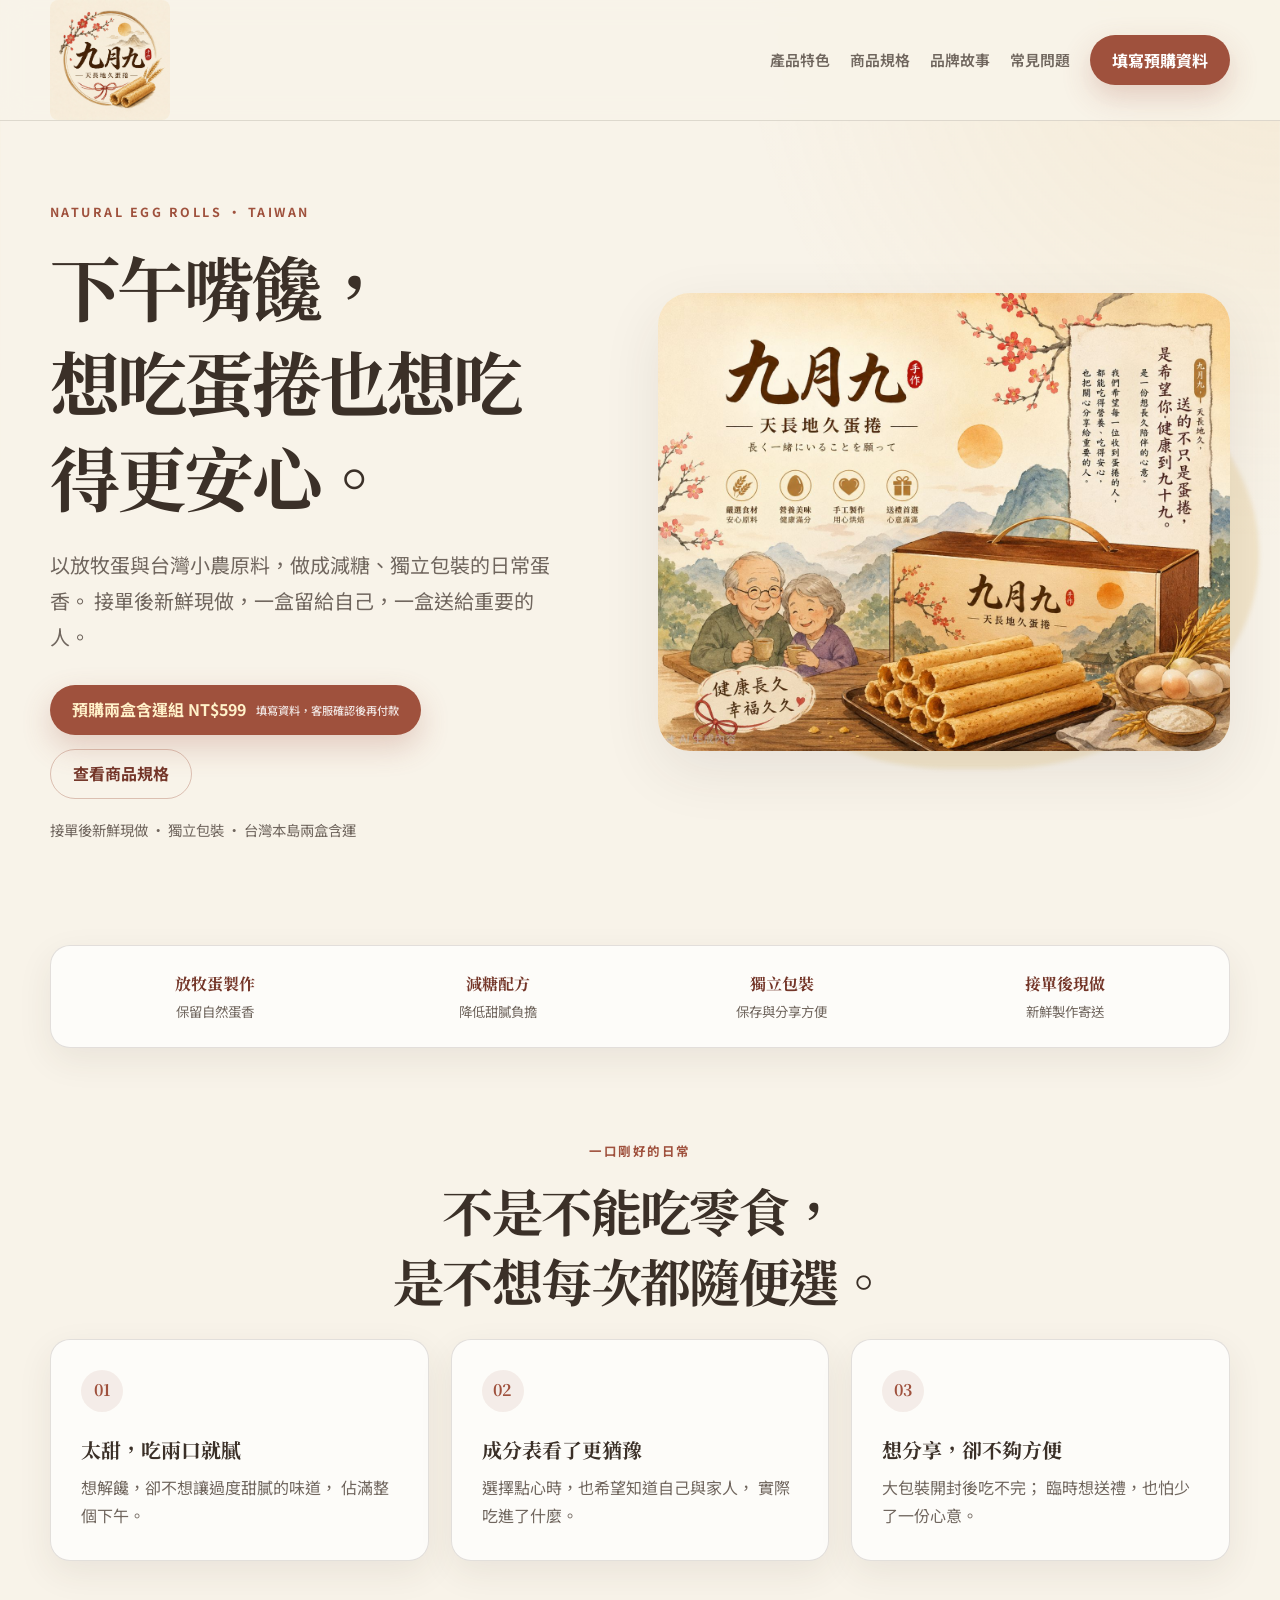
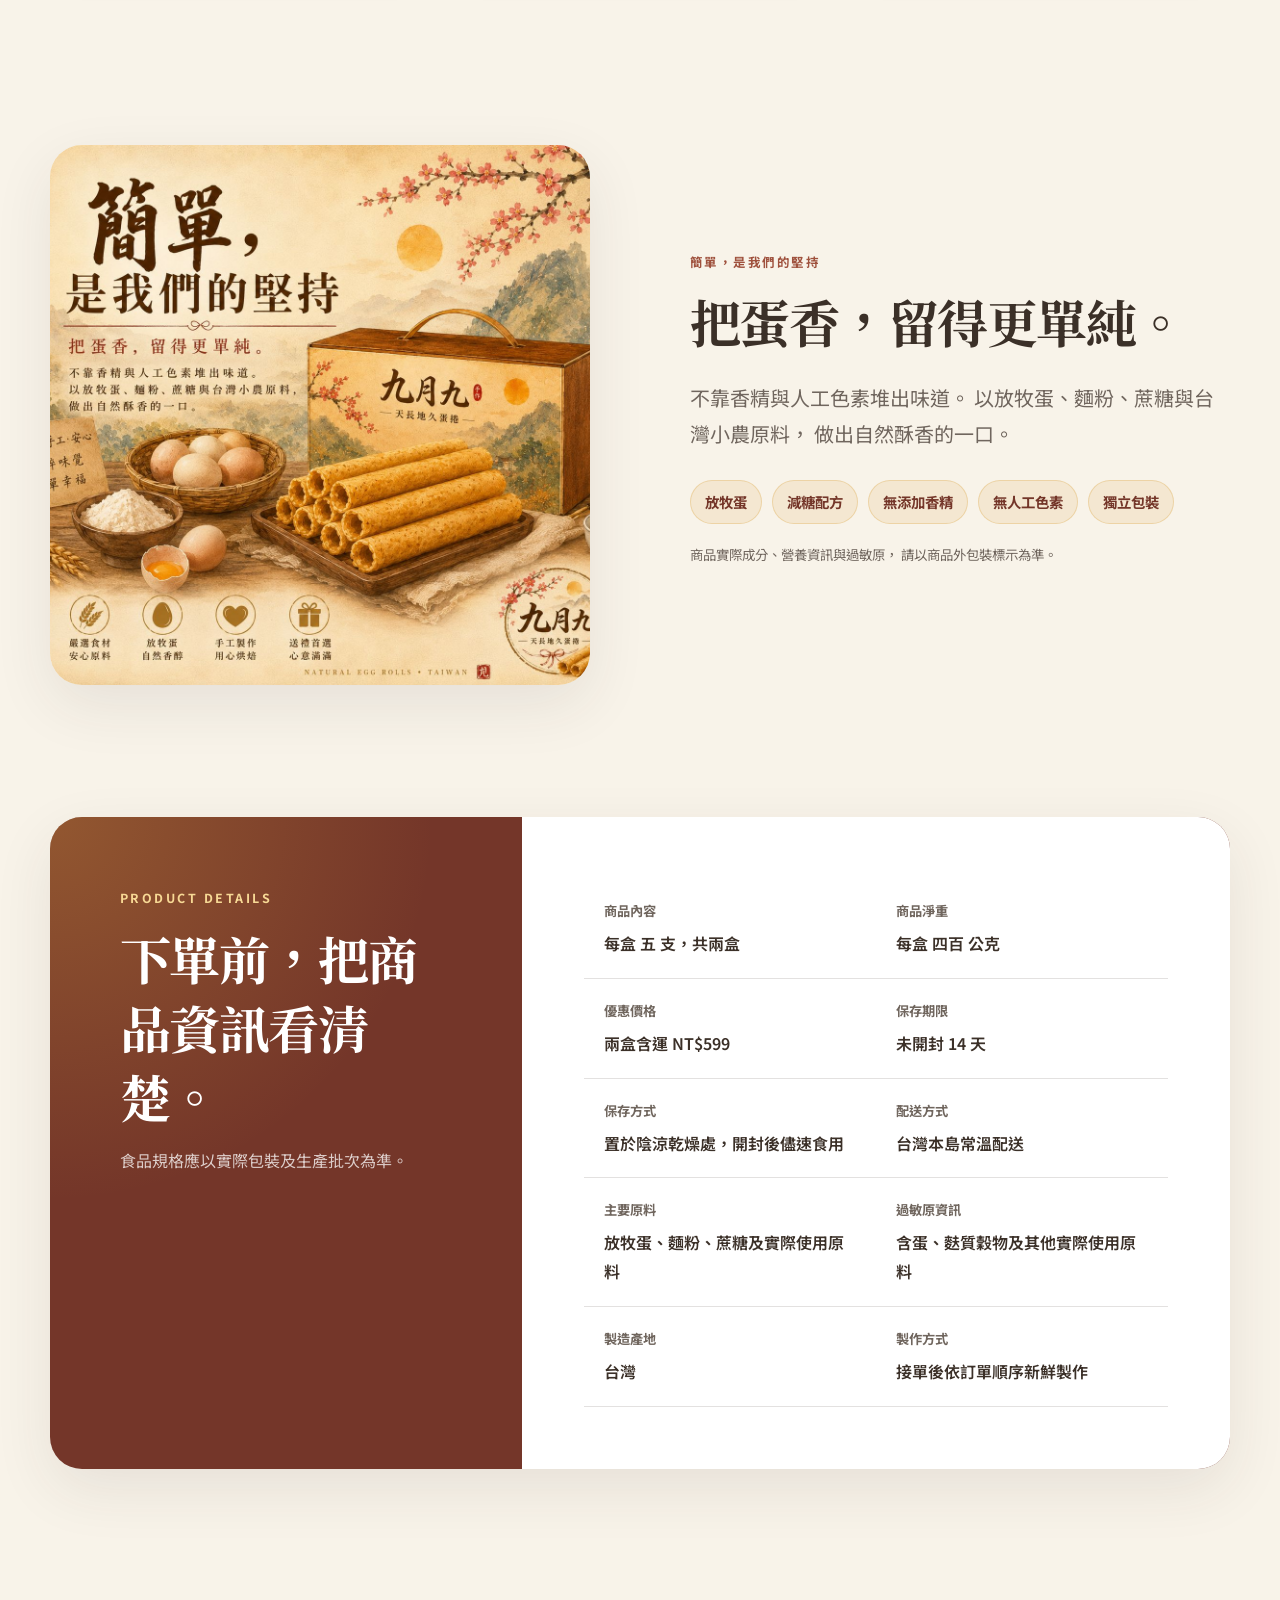
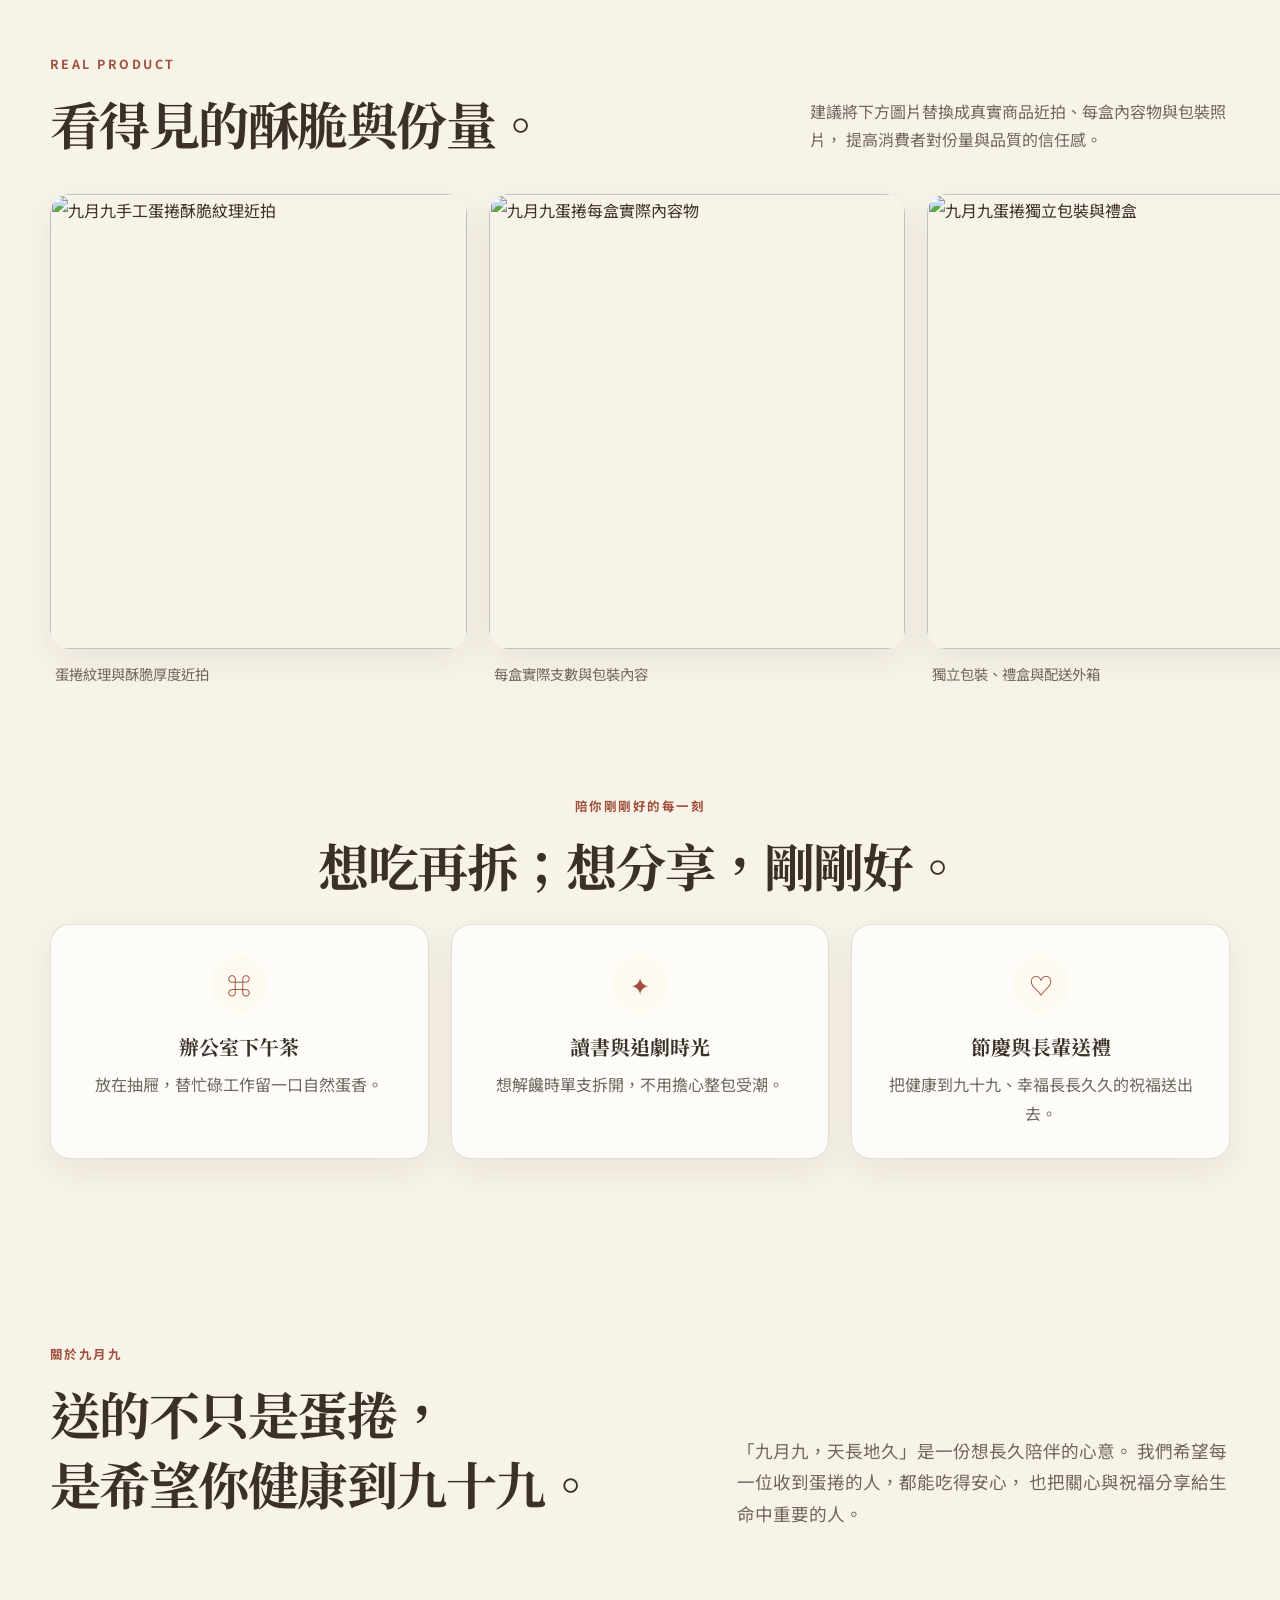
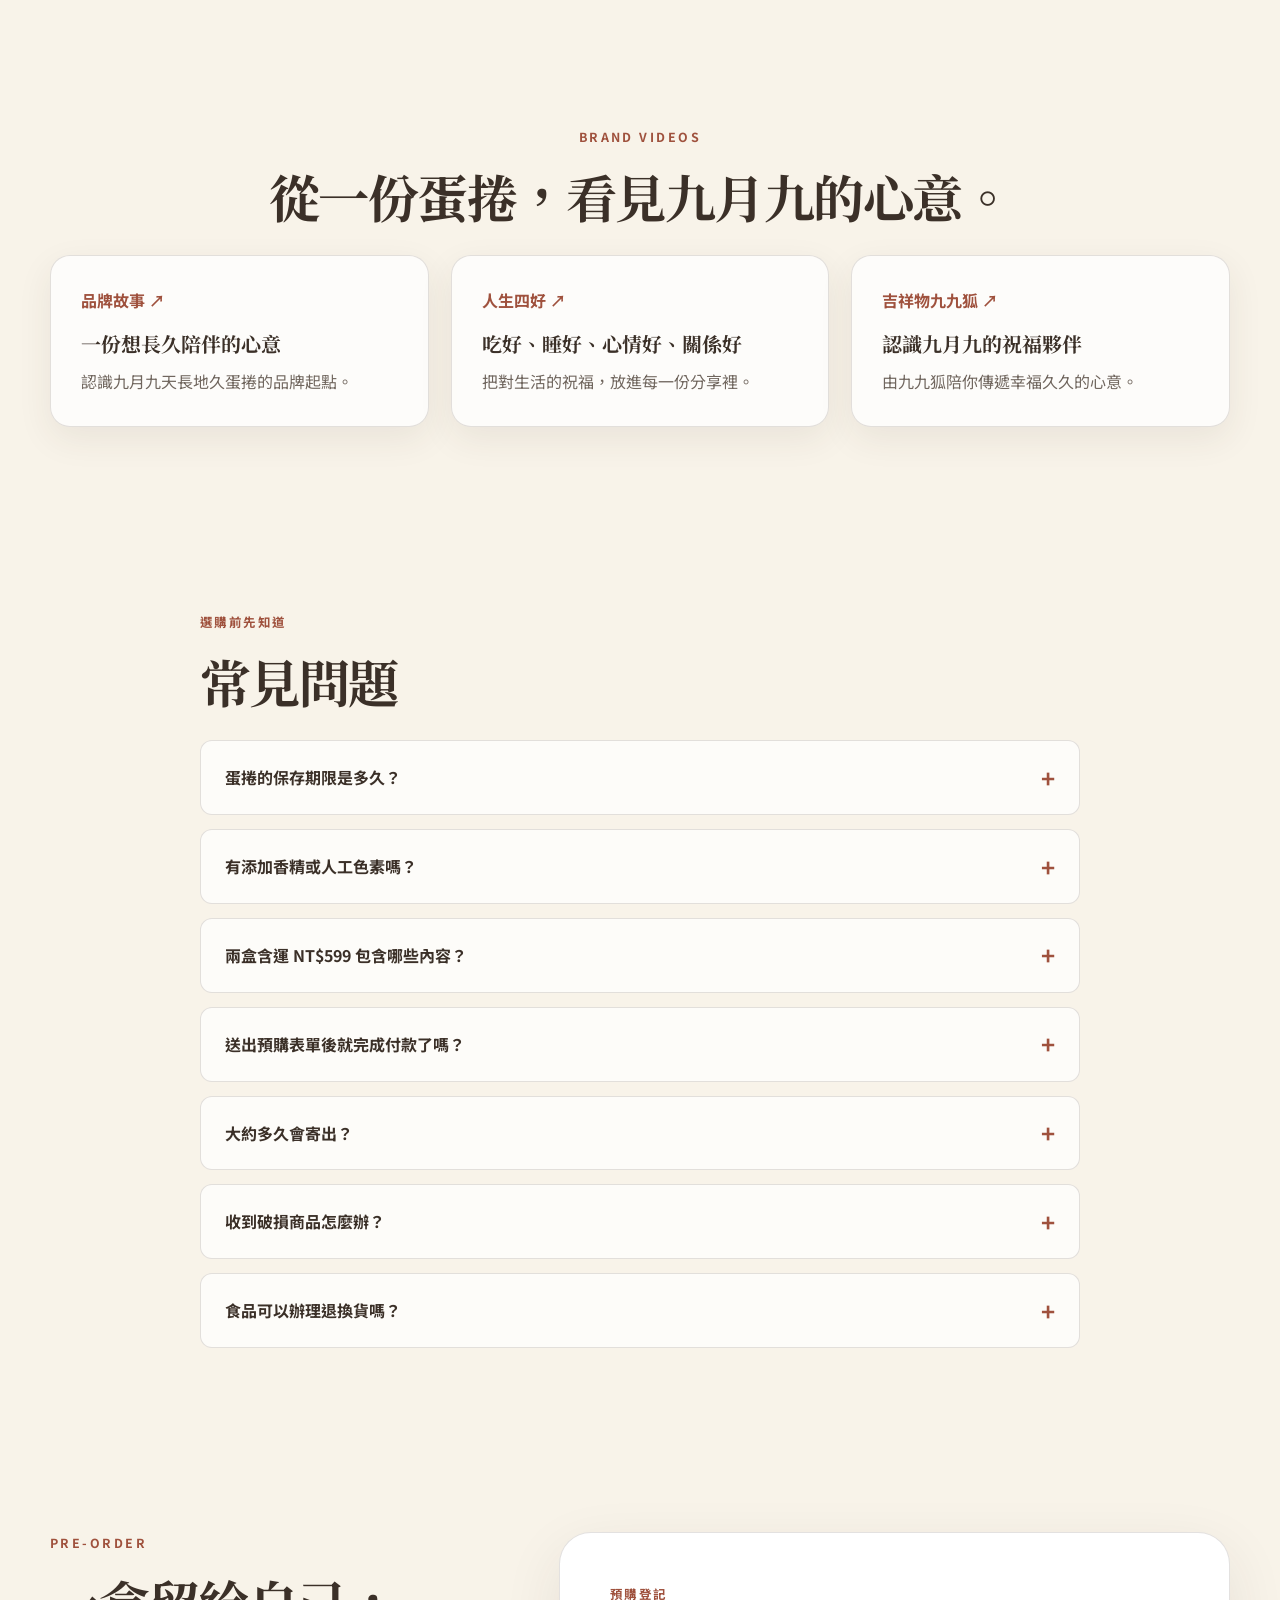
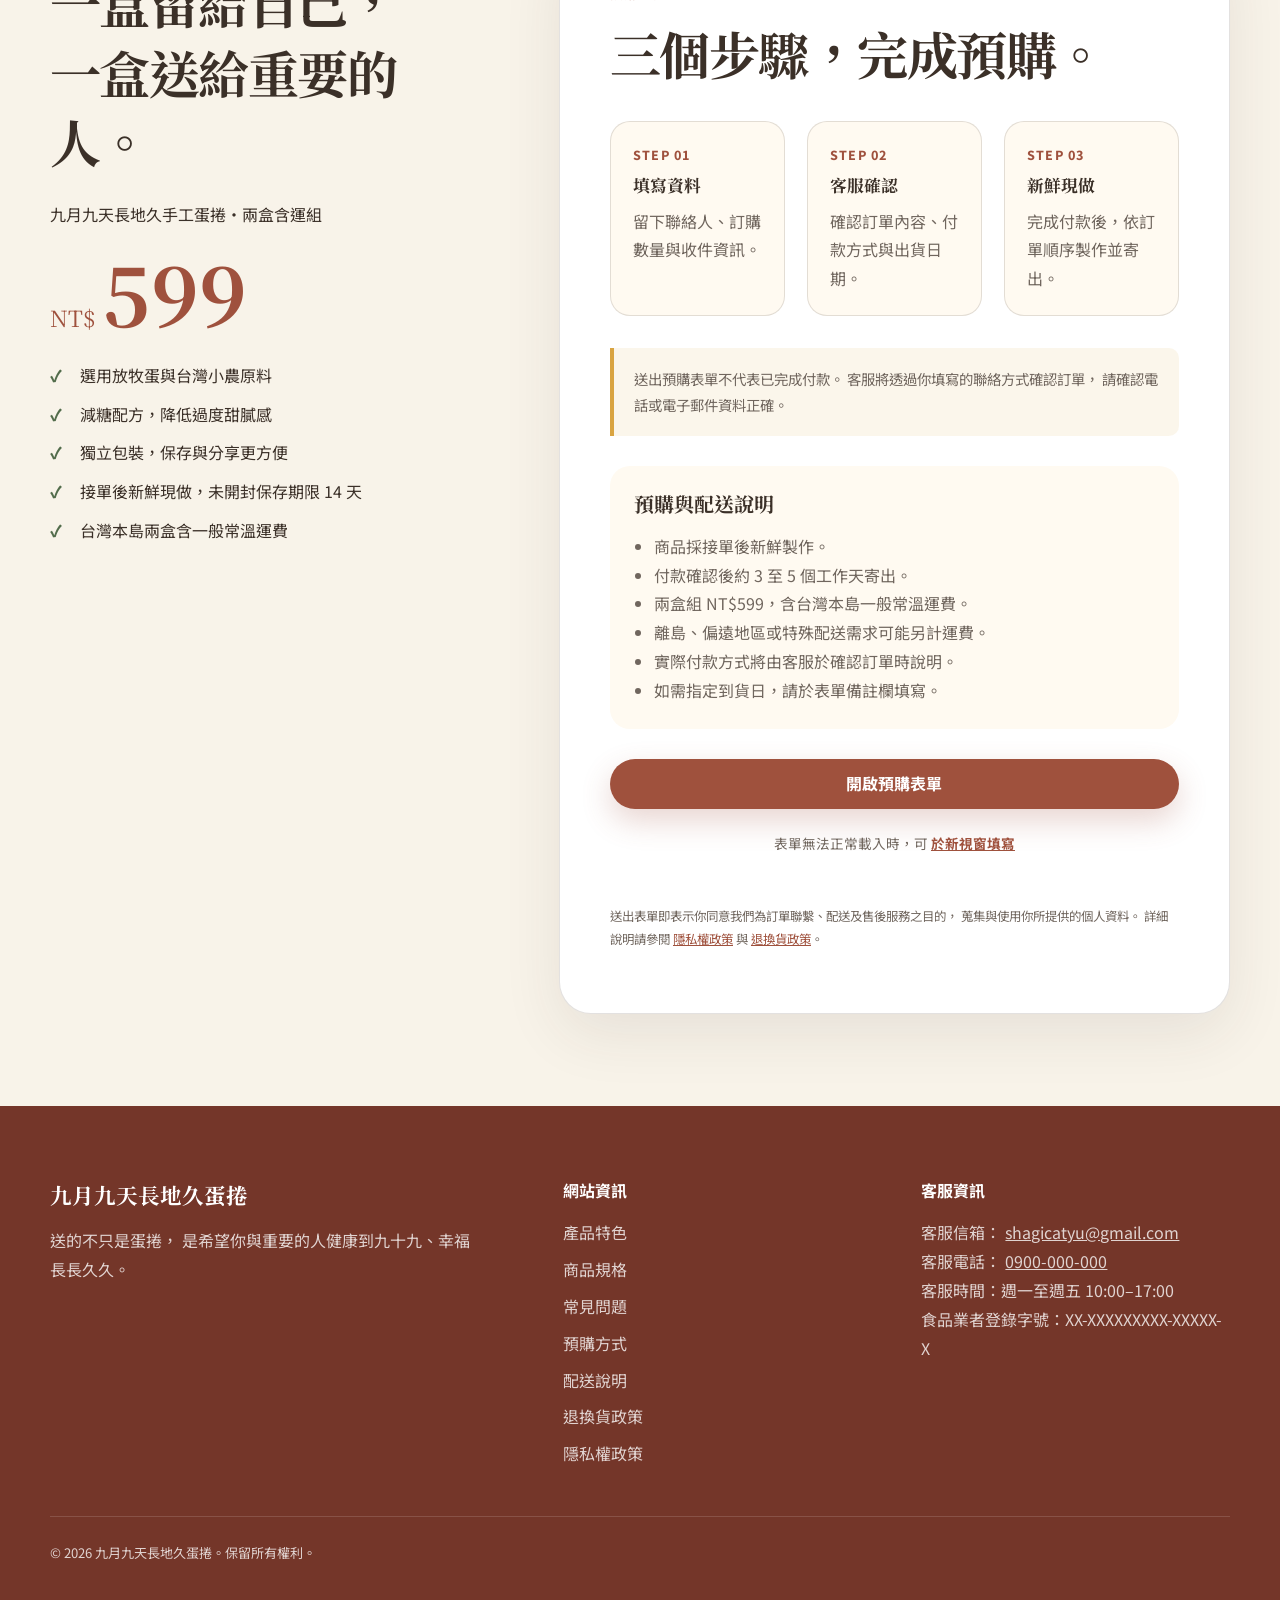
==== commit 089e62a3: "Add files via upload" ====
--- a/index_2.html
+++ b/index_2.html
@@ -1373,7 +1373,7 @@
       <div class="hero-art">
         <picture>
           <source
-            srcset="images/hero-egg-rolls.avif"
+            srcset="images/hero-egg-rolls.jpg"
             type="image/avif"
           >
           <source
@@ -1462,7 +1462,7 @@
       <div class="solution-art">
         <picture>
           <source
-            srcset="images/simple-ingredients.avif"
+            srcset="images/simple-ingredients.jpg"
             type="image/avif"
           >
           <source
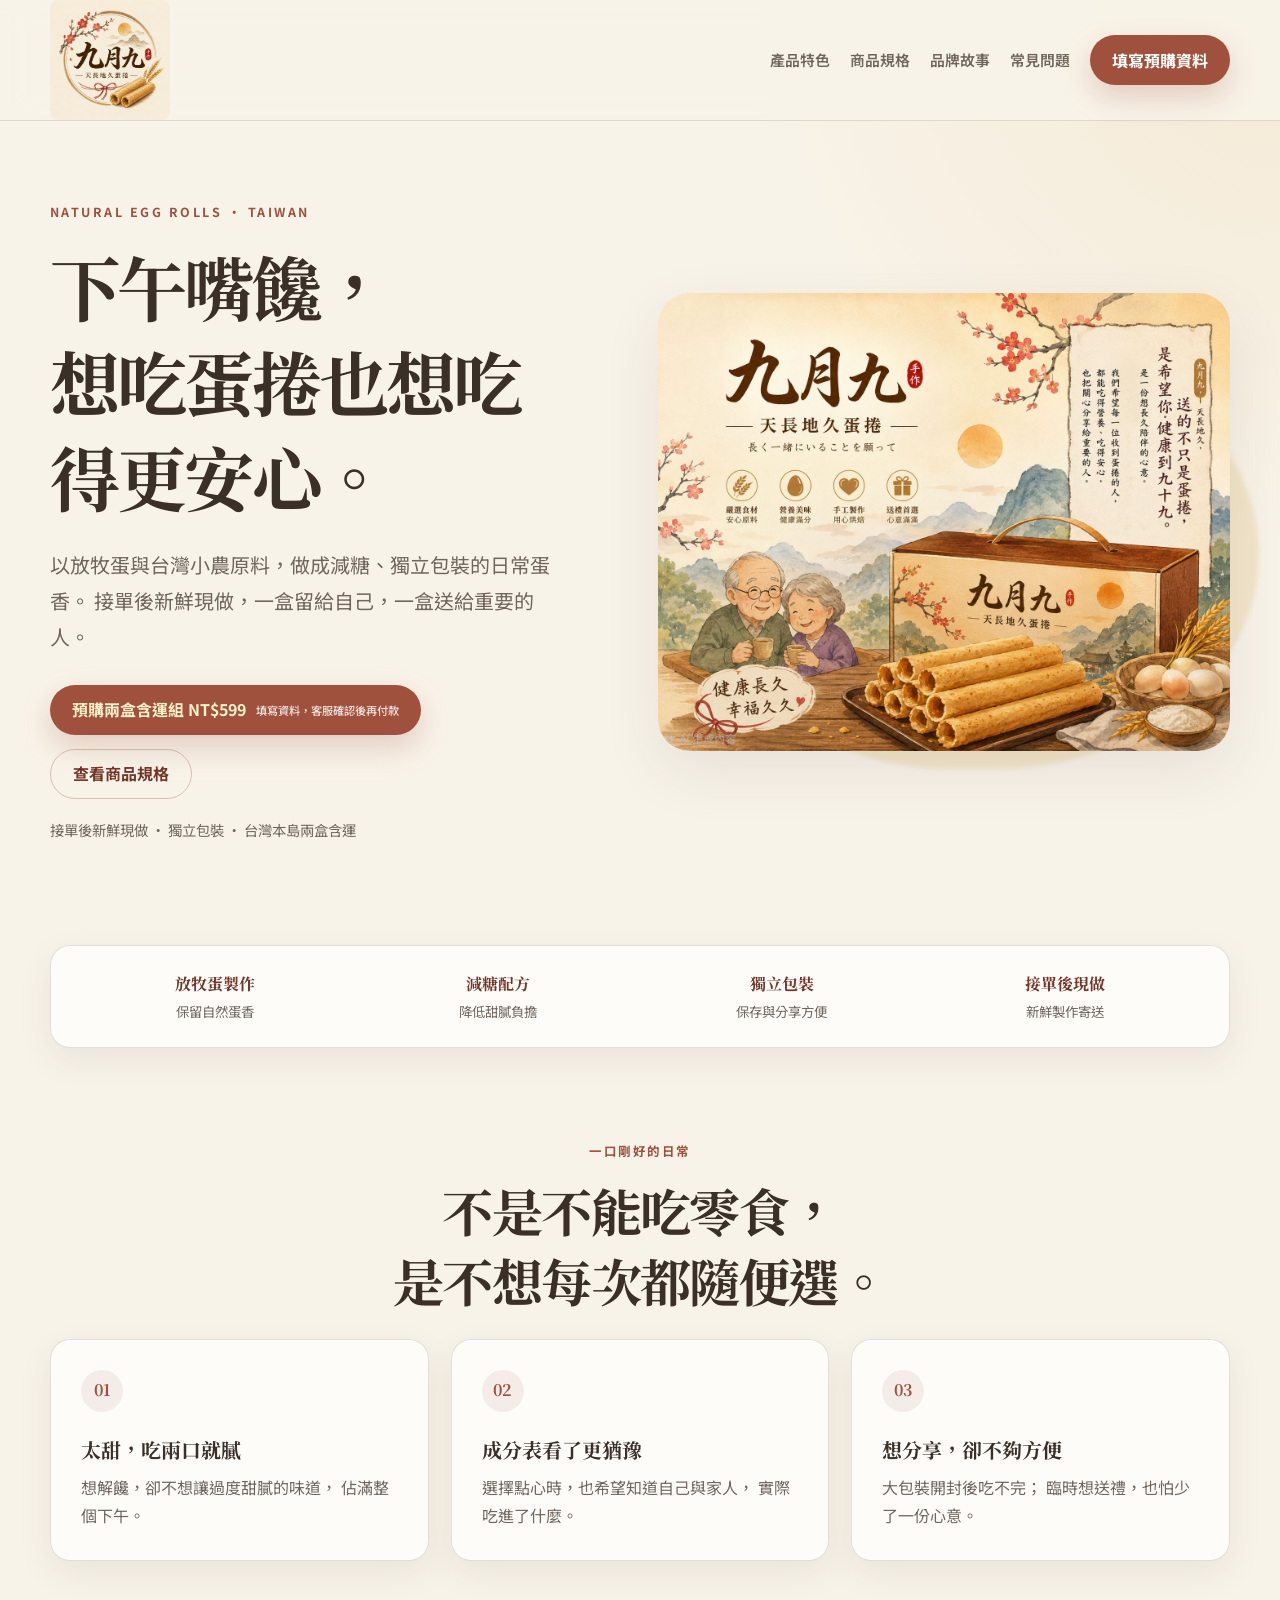
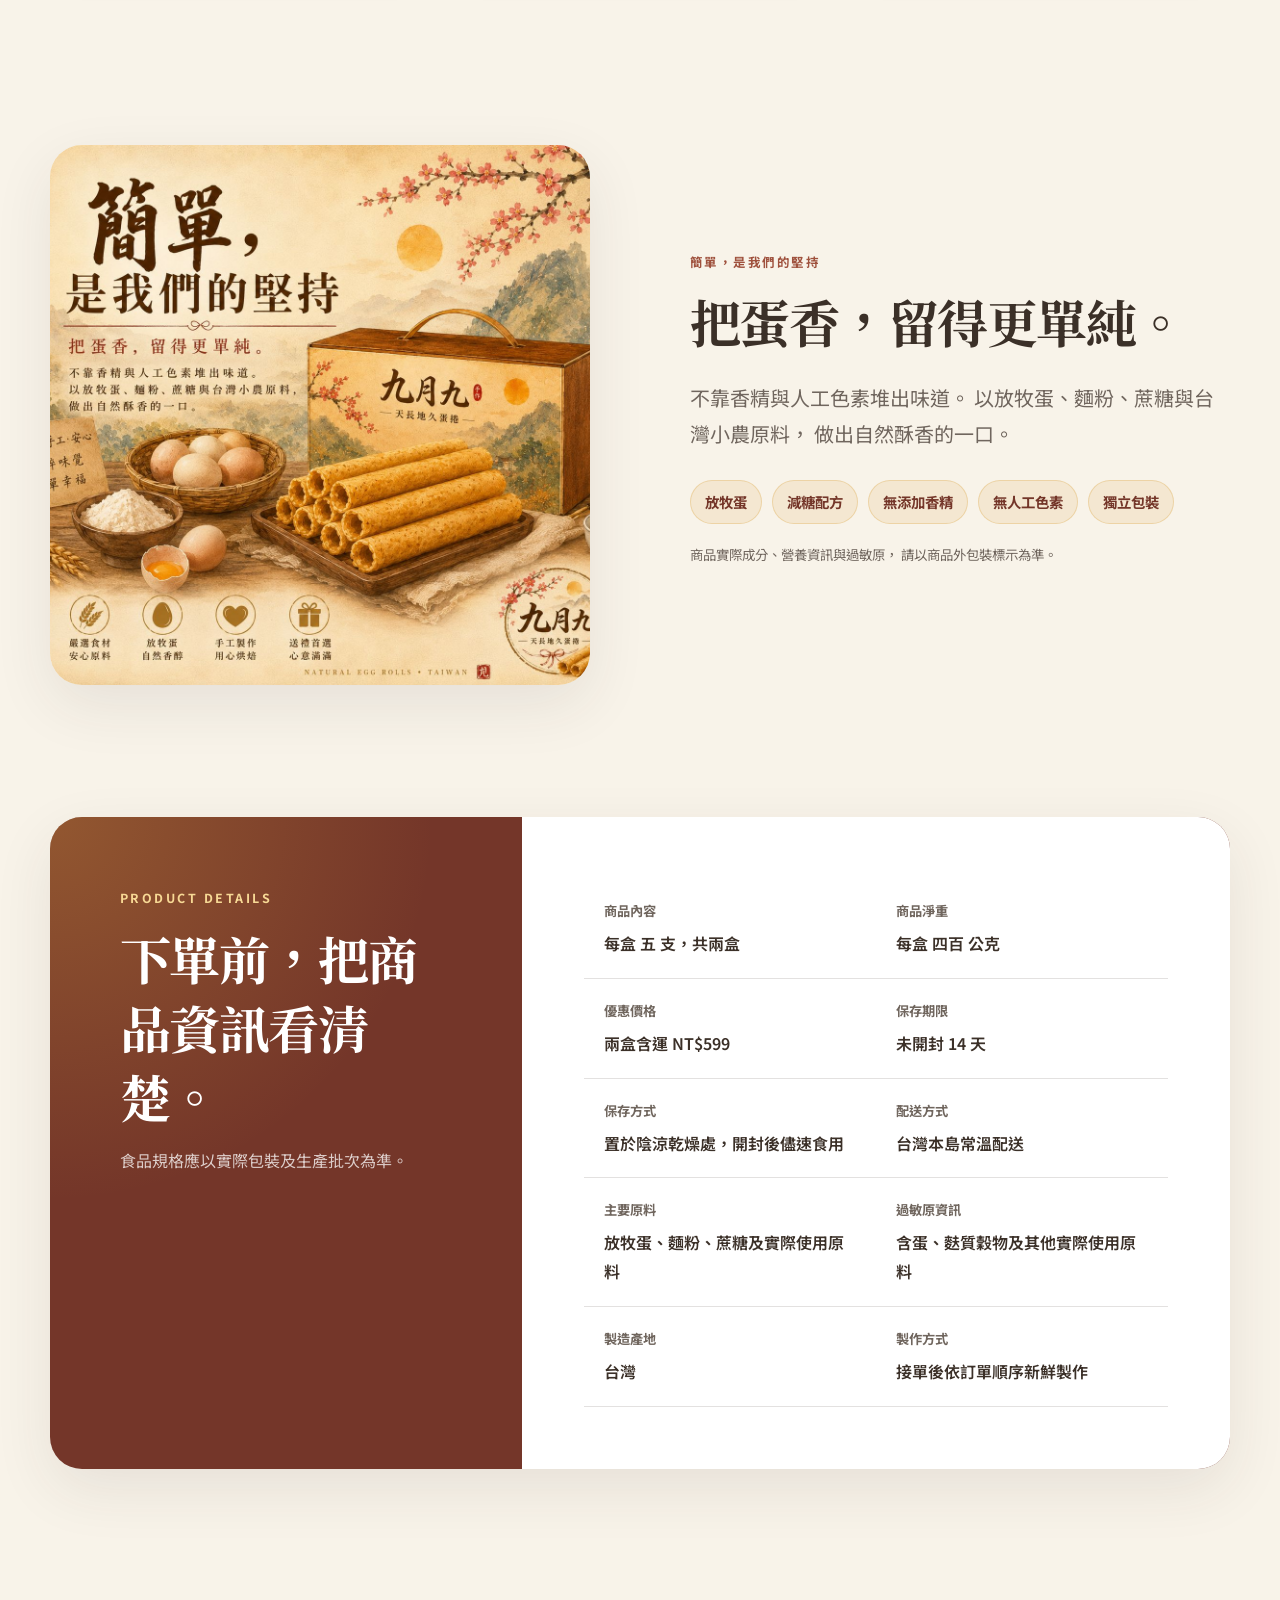
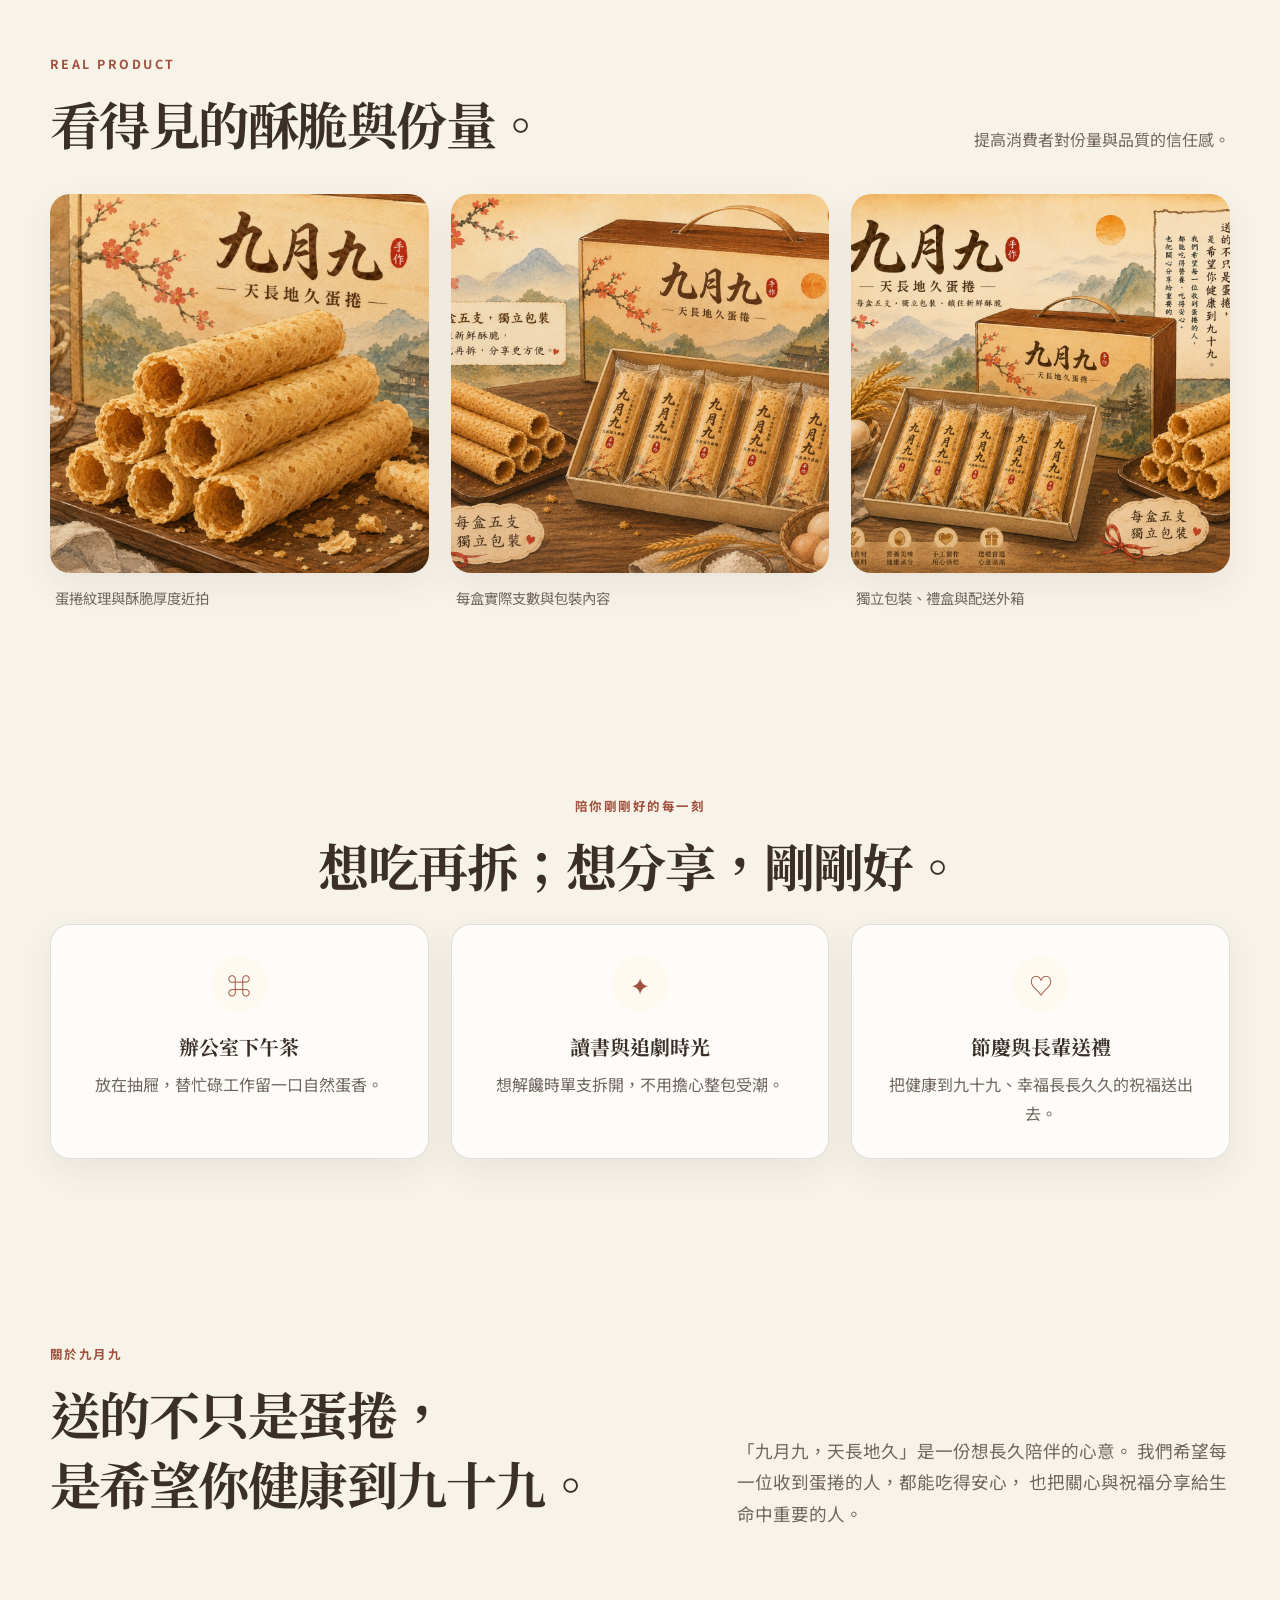
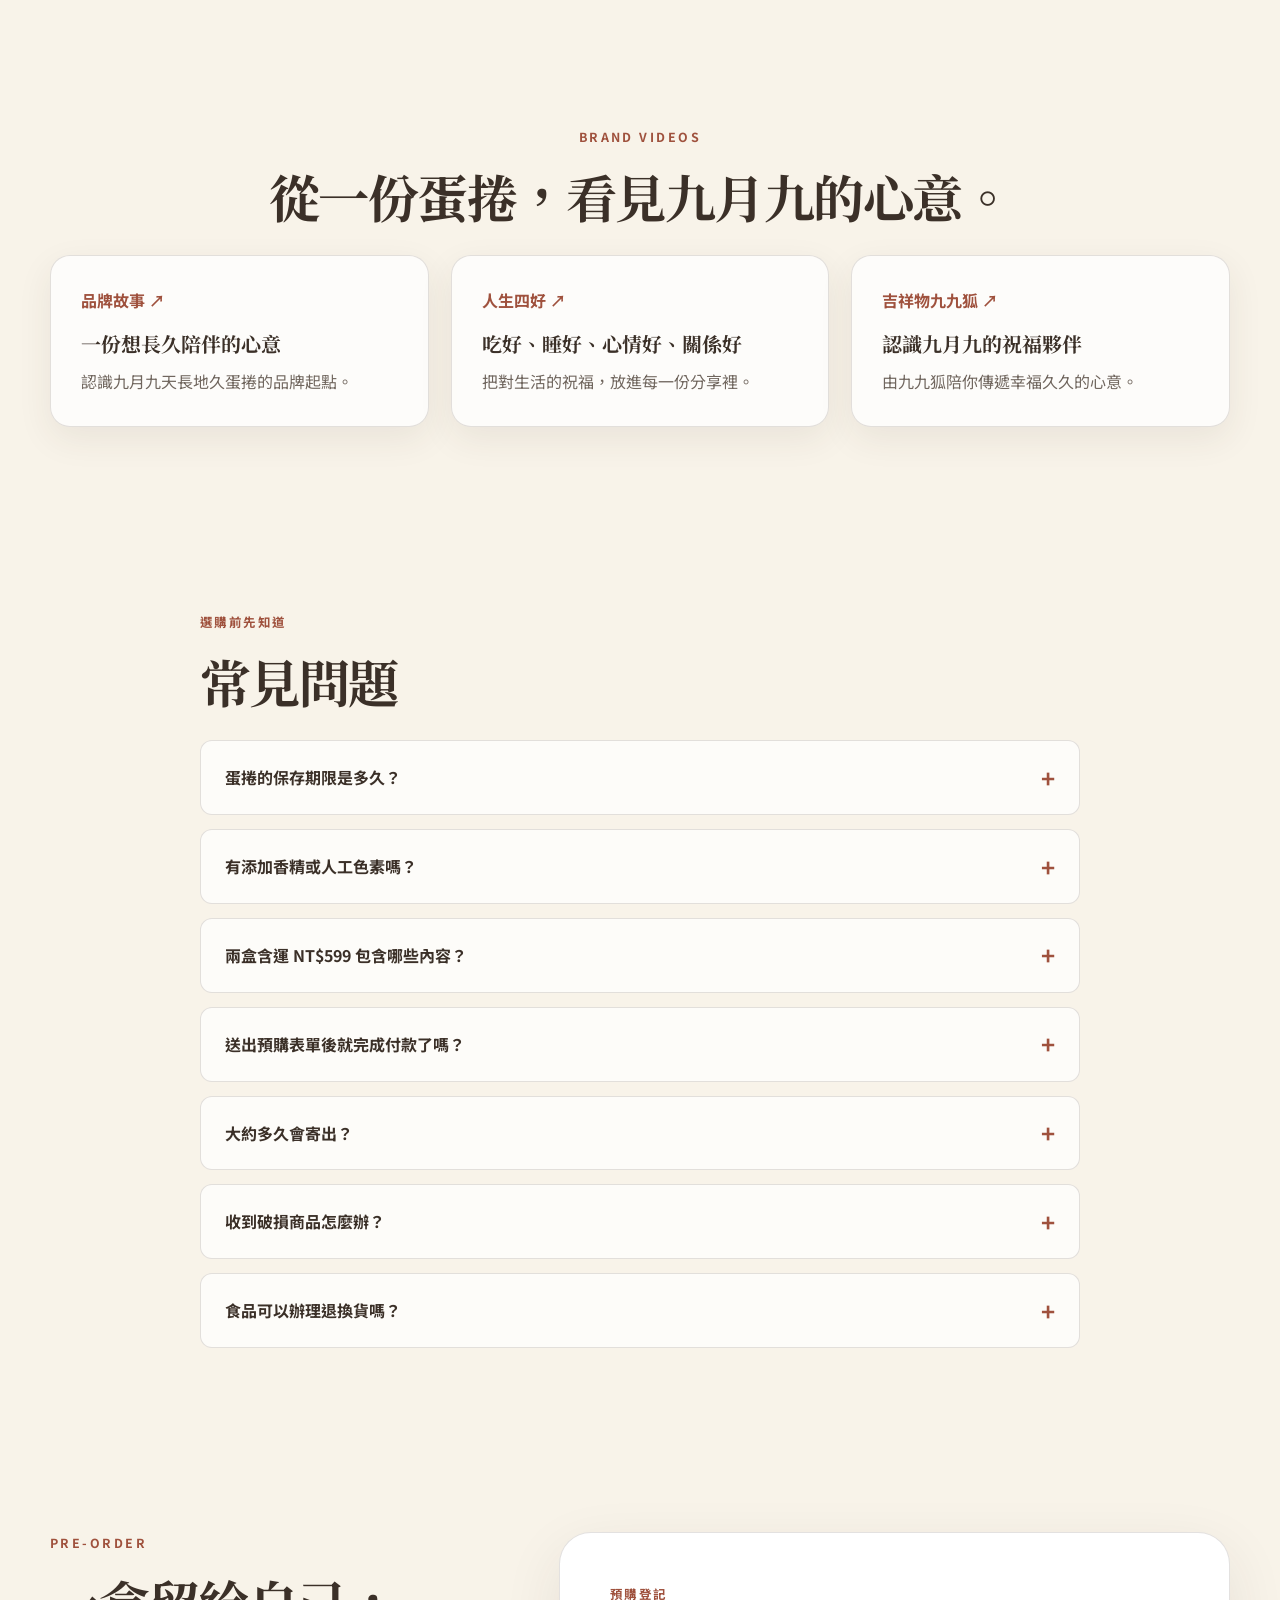
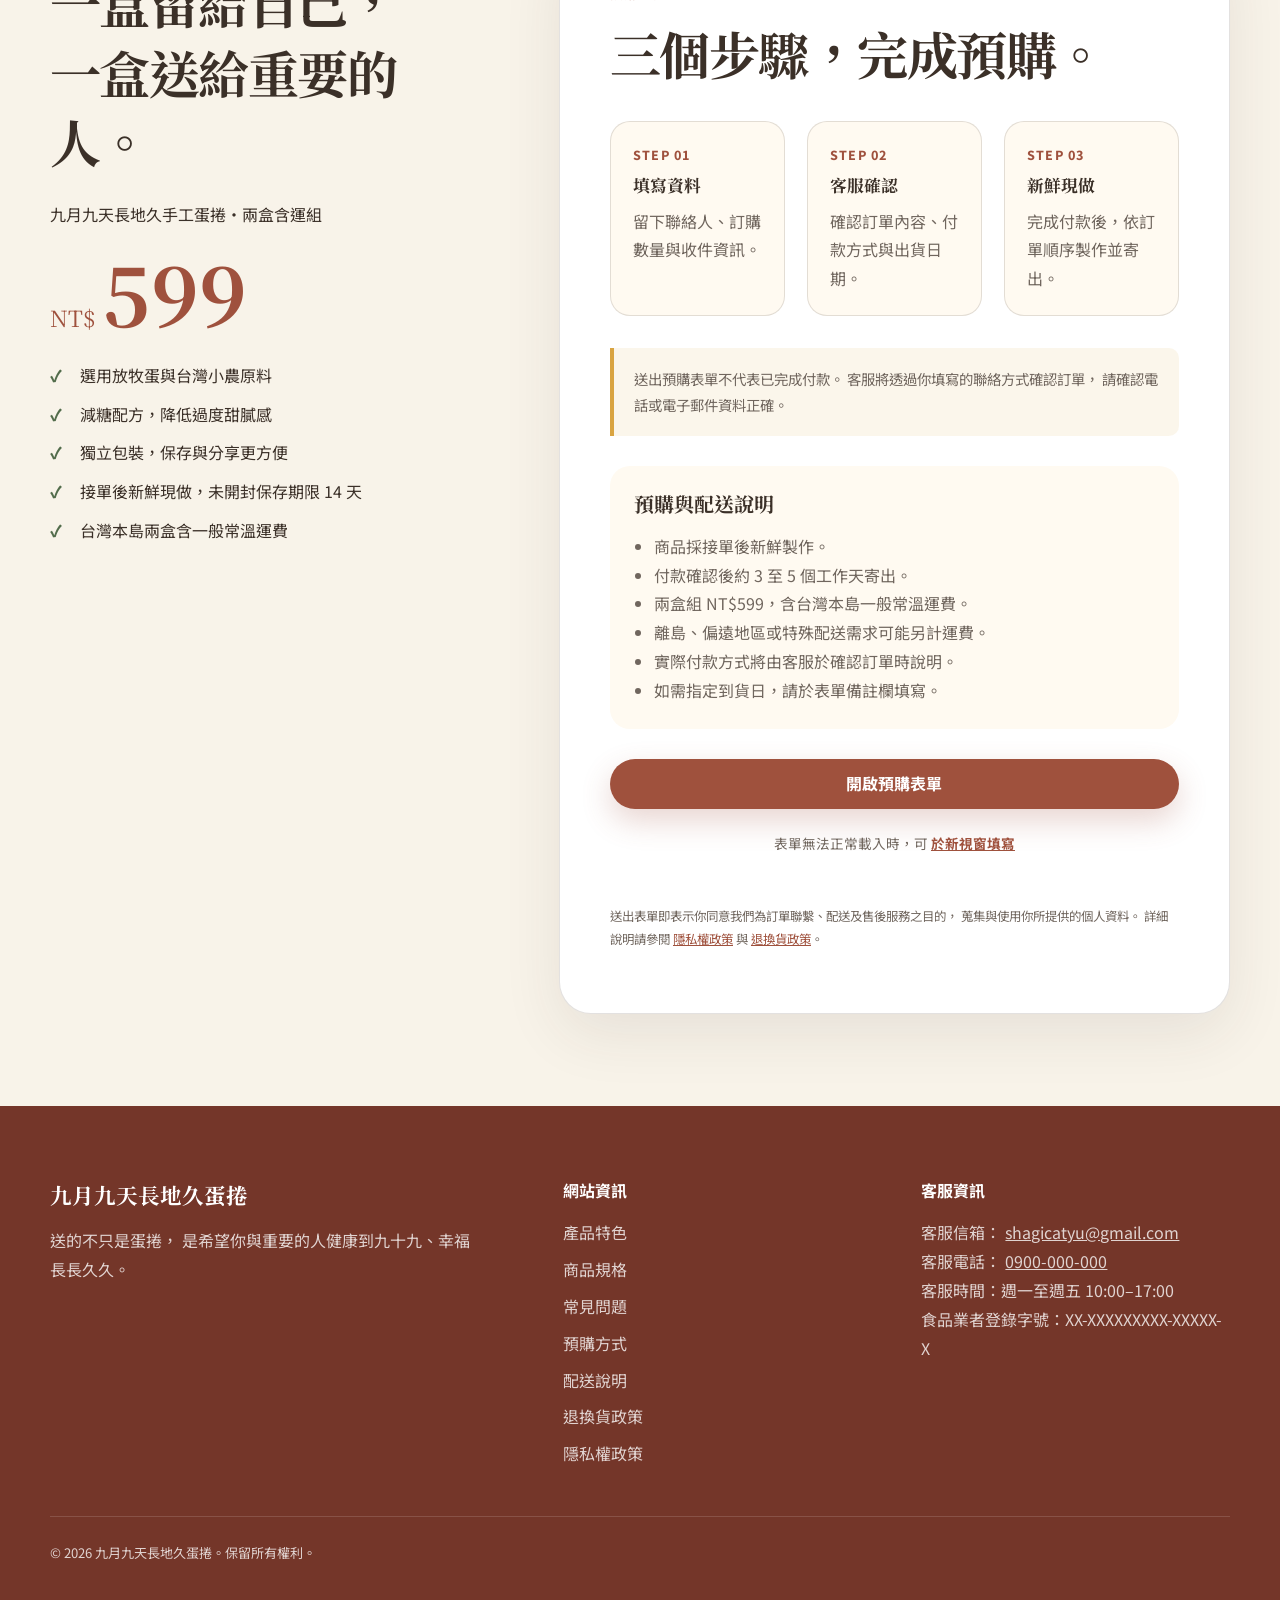
==== commit f9d5ab99: "Add files via upload" ====
--- a/index_2.html
+++ b/index_2.html
@@ -1589,7 +1589,7 @@
         </div>
 
         <p>
-          建議將下方圖片替換成真實商品近拍、每盒內容物與包裝照片，
+          
           提高消費者對份量與品質的信任感。
         </p>
       </div>
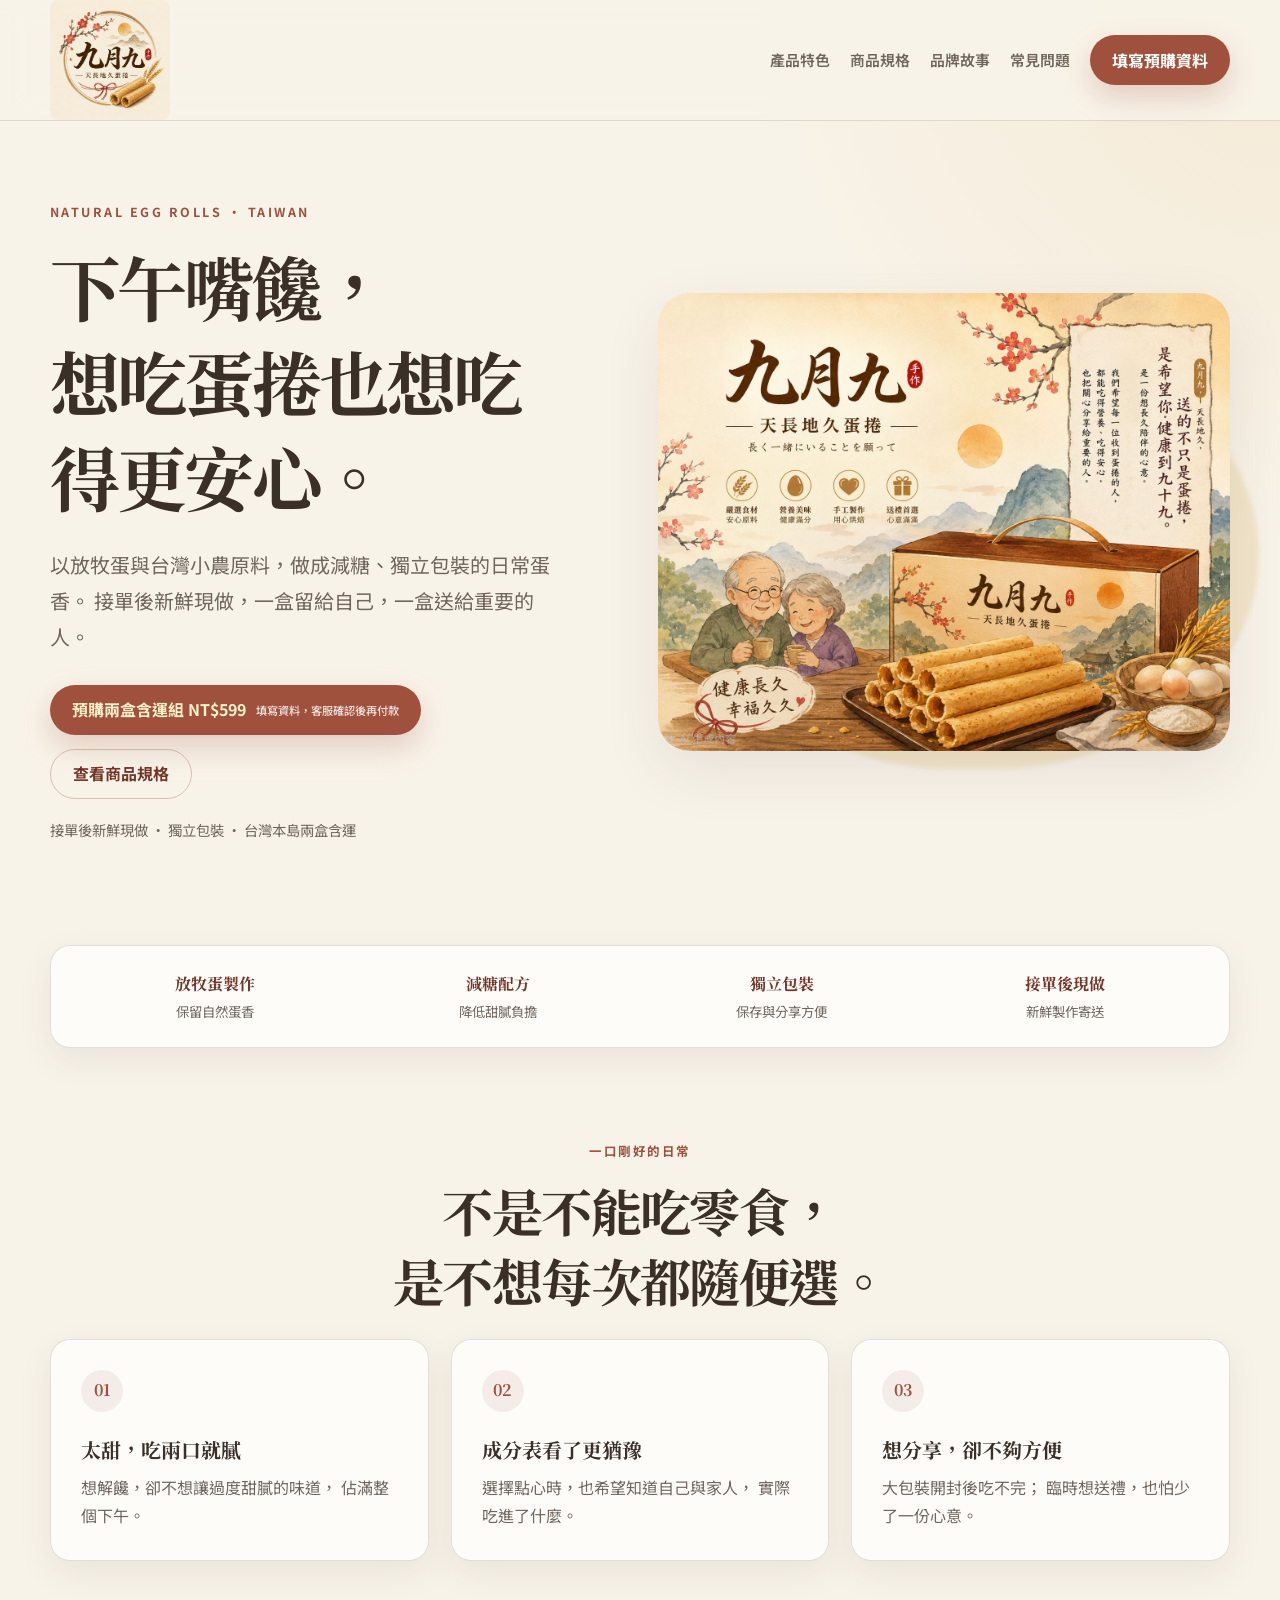
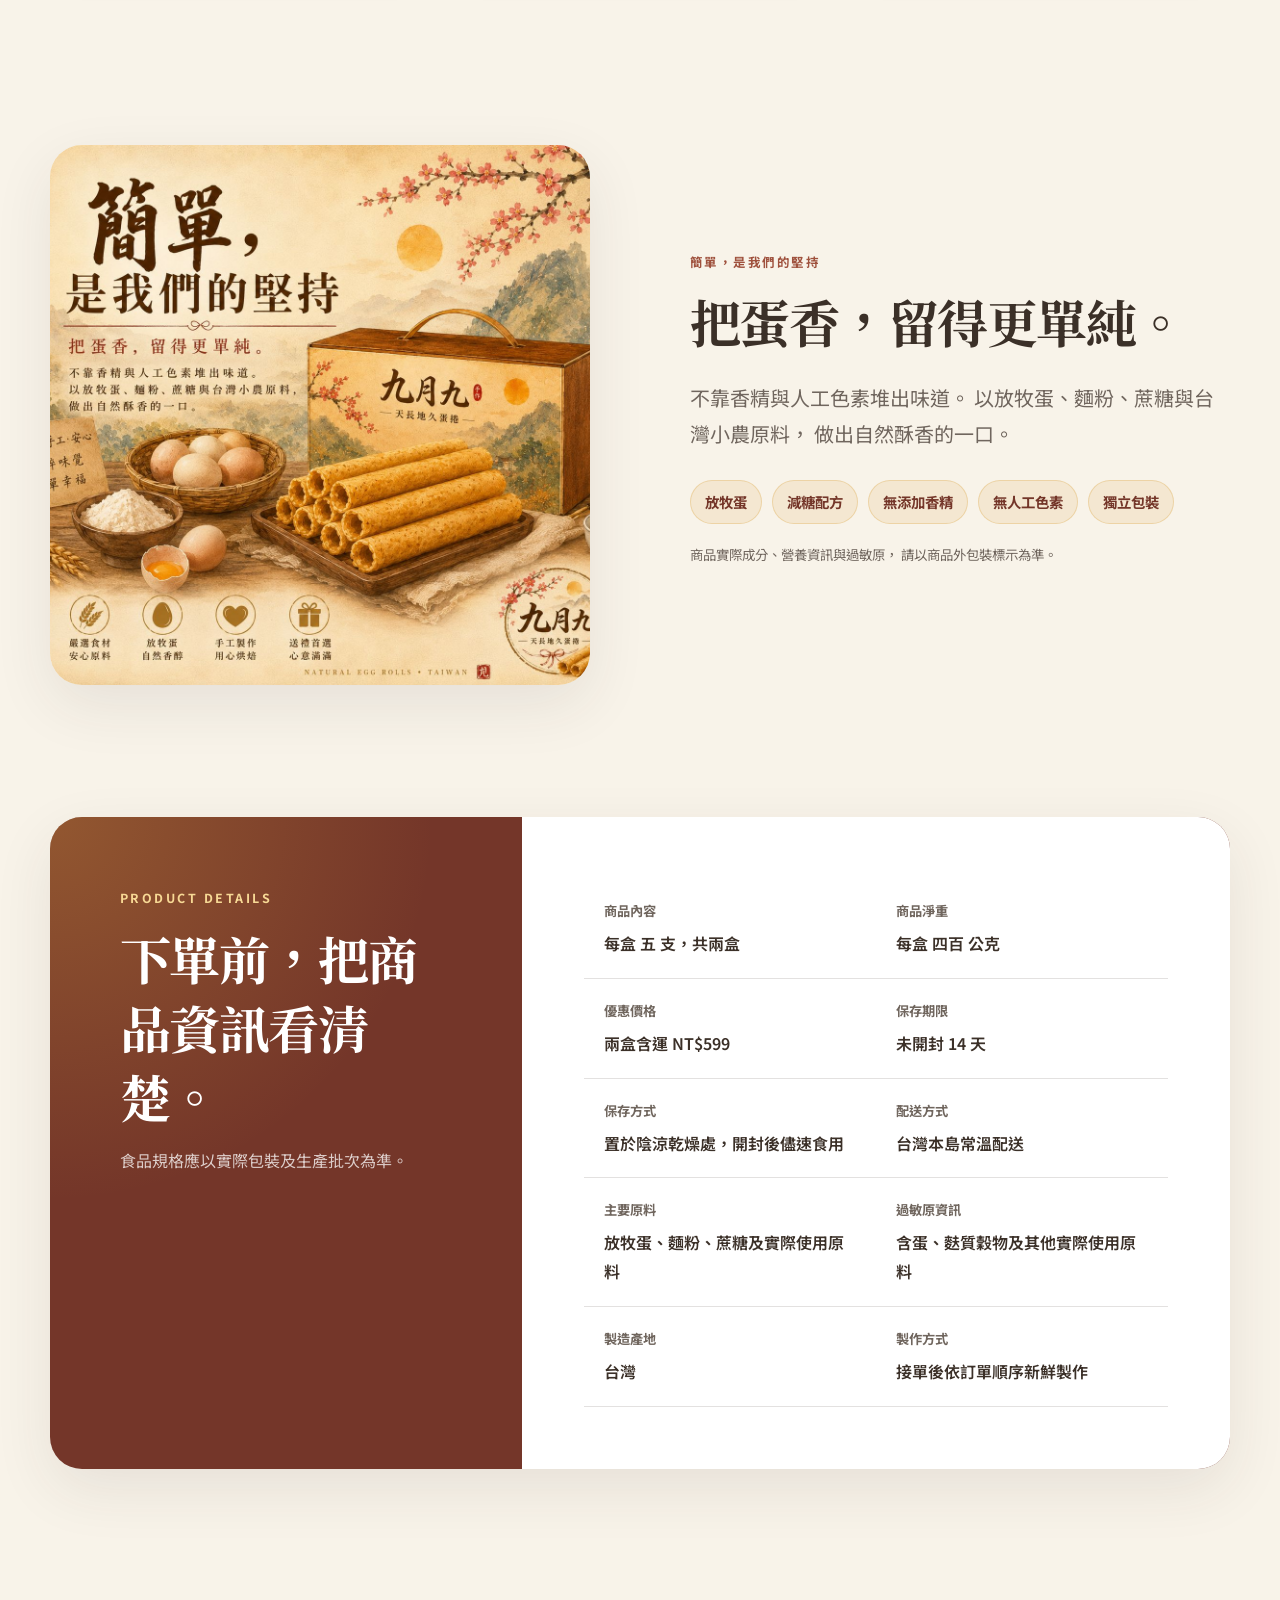
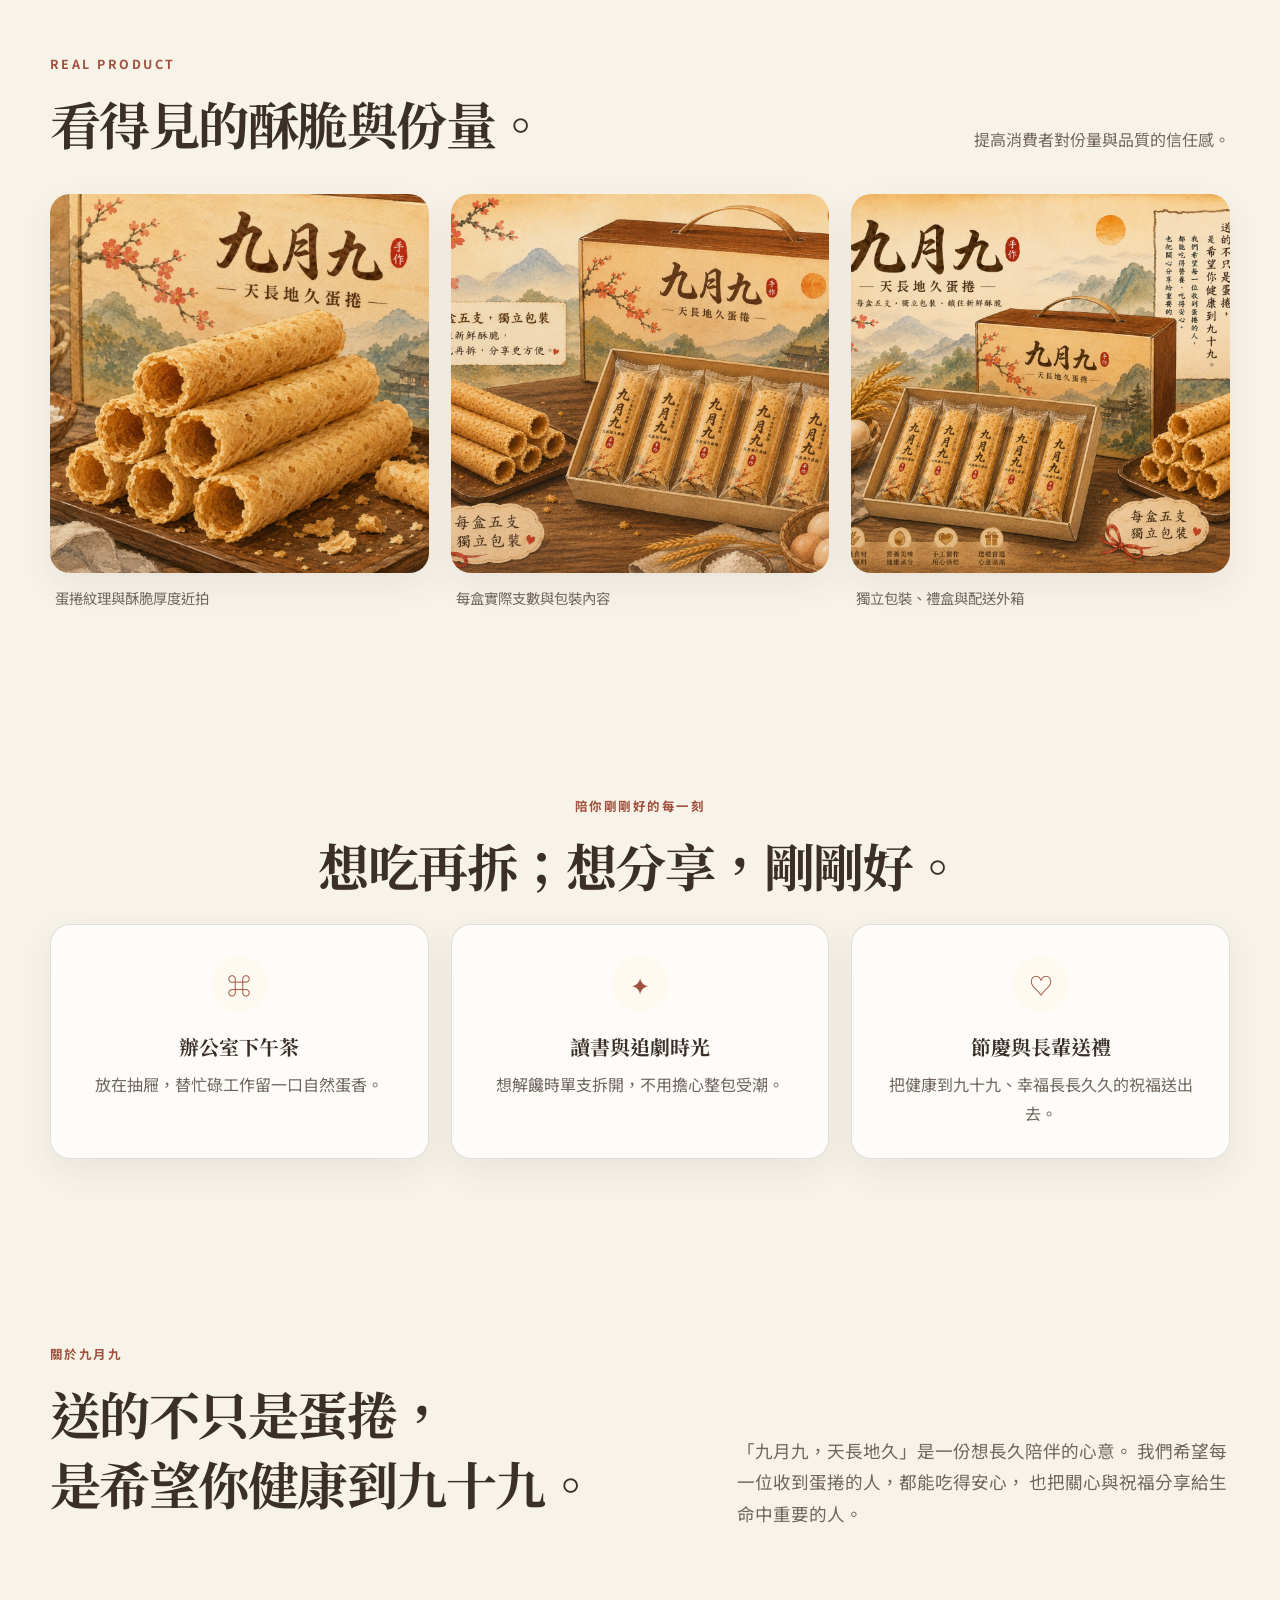
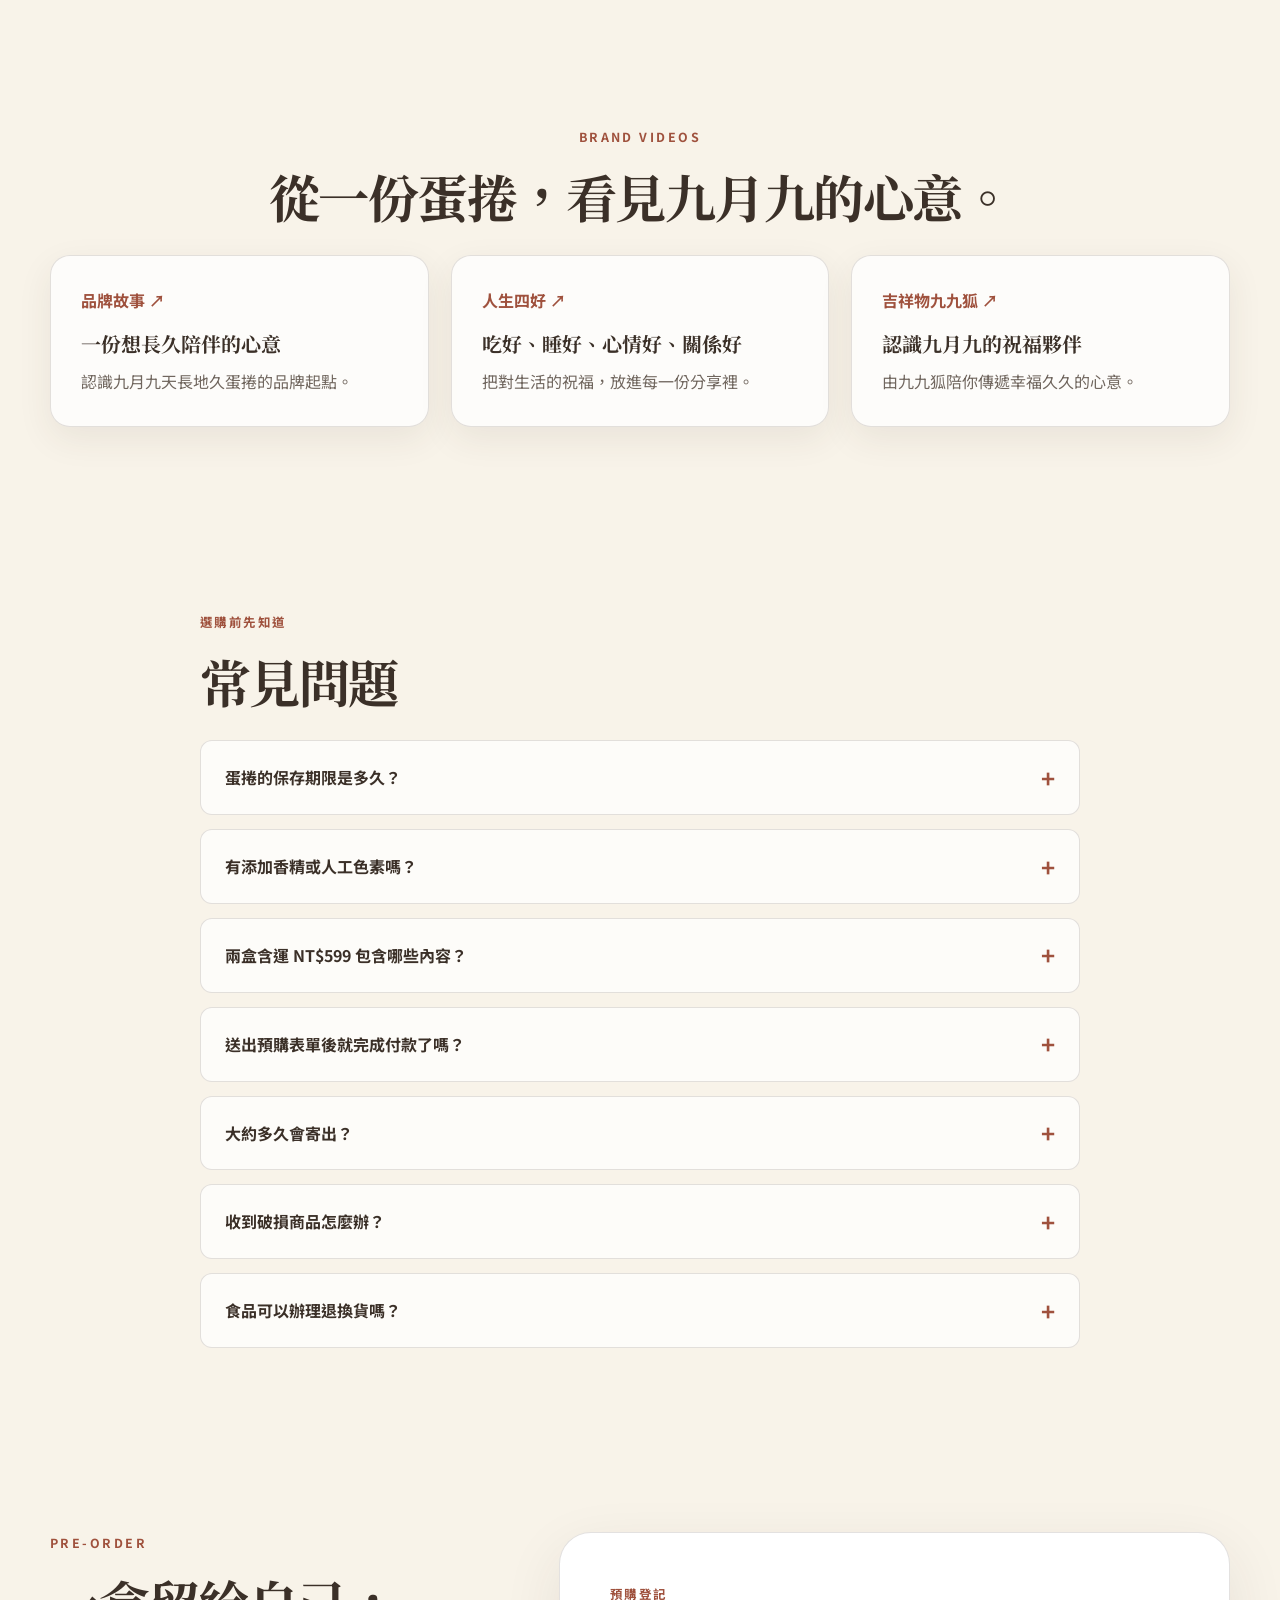
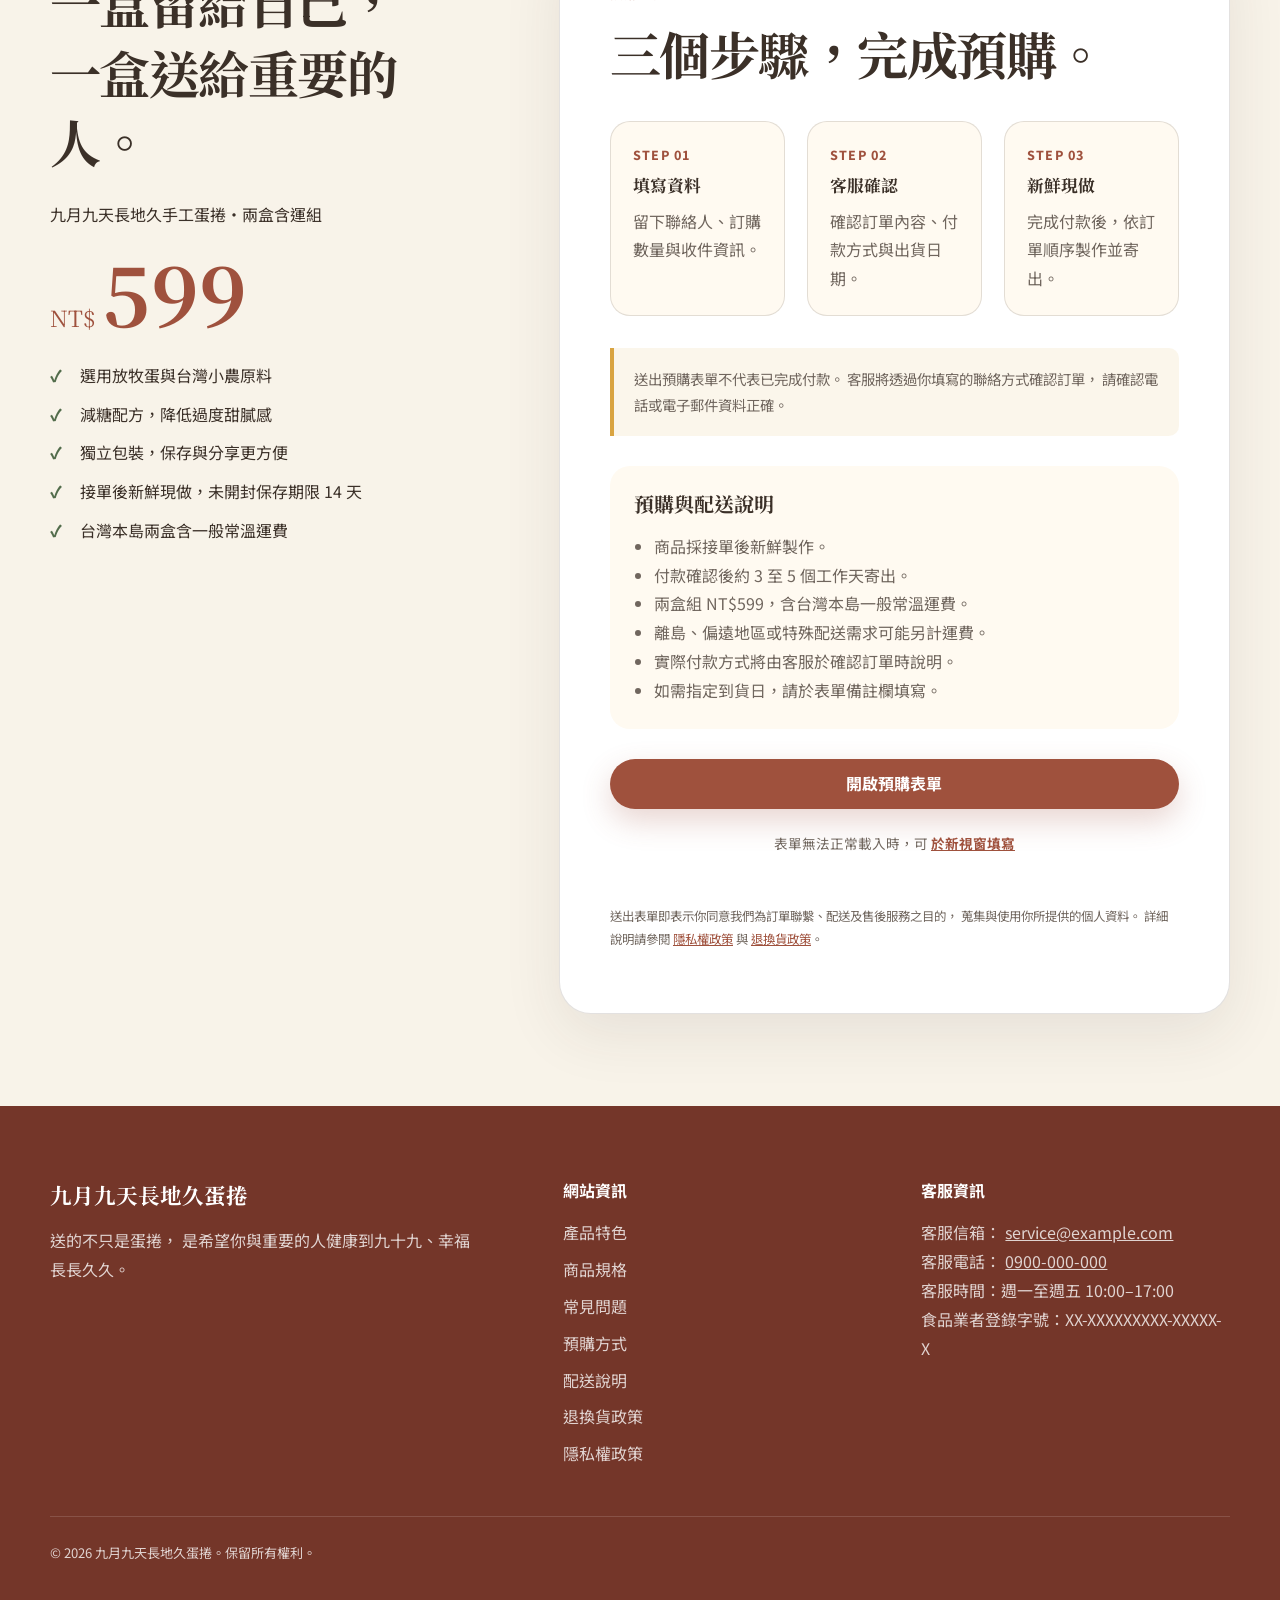
==== commit 4f784d56: "Add files via upload" ====
--- a/index_2.html
+++ b/index_2.html
@@ -1377,7 +1377,7 @@
             type="image/avif"
           >
           <source
-            srcset="images/hero-egg-rolls.webp"
+            srcset="images/hero-egg-rolls.jp"
             type="image/webp"
           >
           <img
@@ -1466,7 +1466,7 @@
             type="image/avif"
           >
           <source
-            srcset="images/simple-ingredients.webp"
+            srcset="images/simple-ingredients.jpg"
             type="image/webp"
           >
           <img
@@ -1957,7 +1957,7 @@
         <address>
           客服信箱：
           <a href="mailto:hagicatyu@gmail.com">
-            shagicatyu@gmail.com
+            service@example.com
           </a>
           <br>
 
